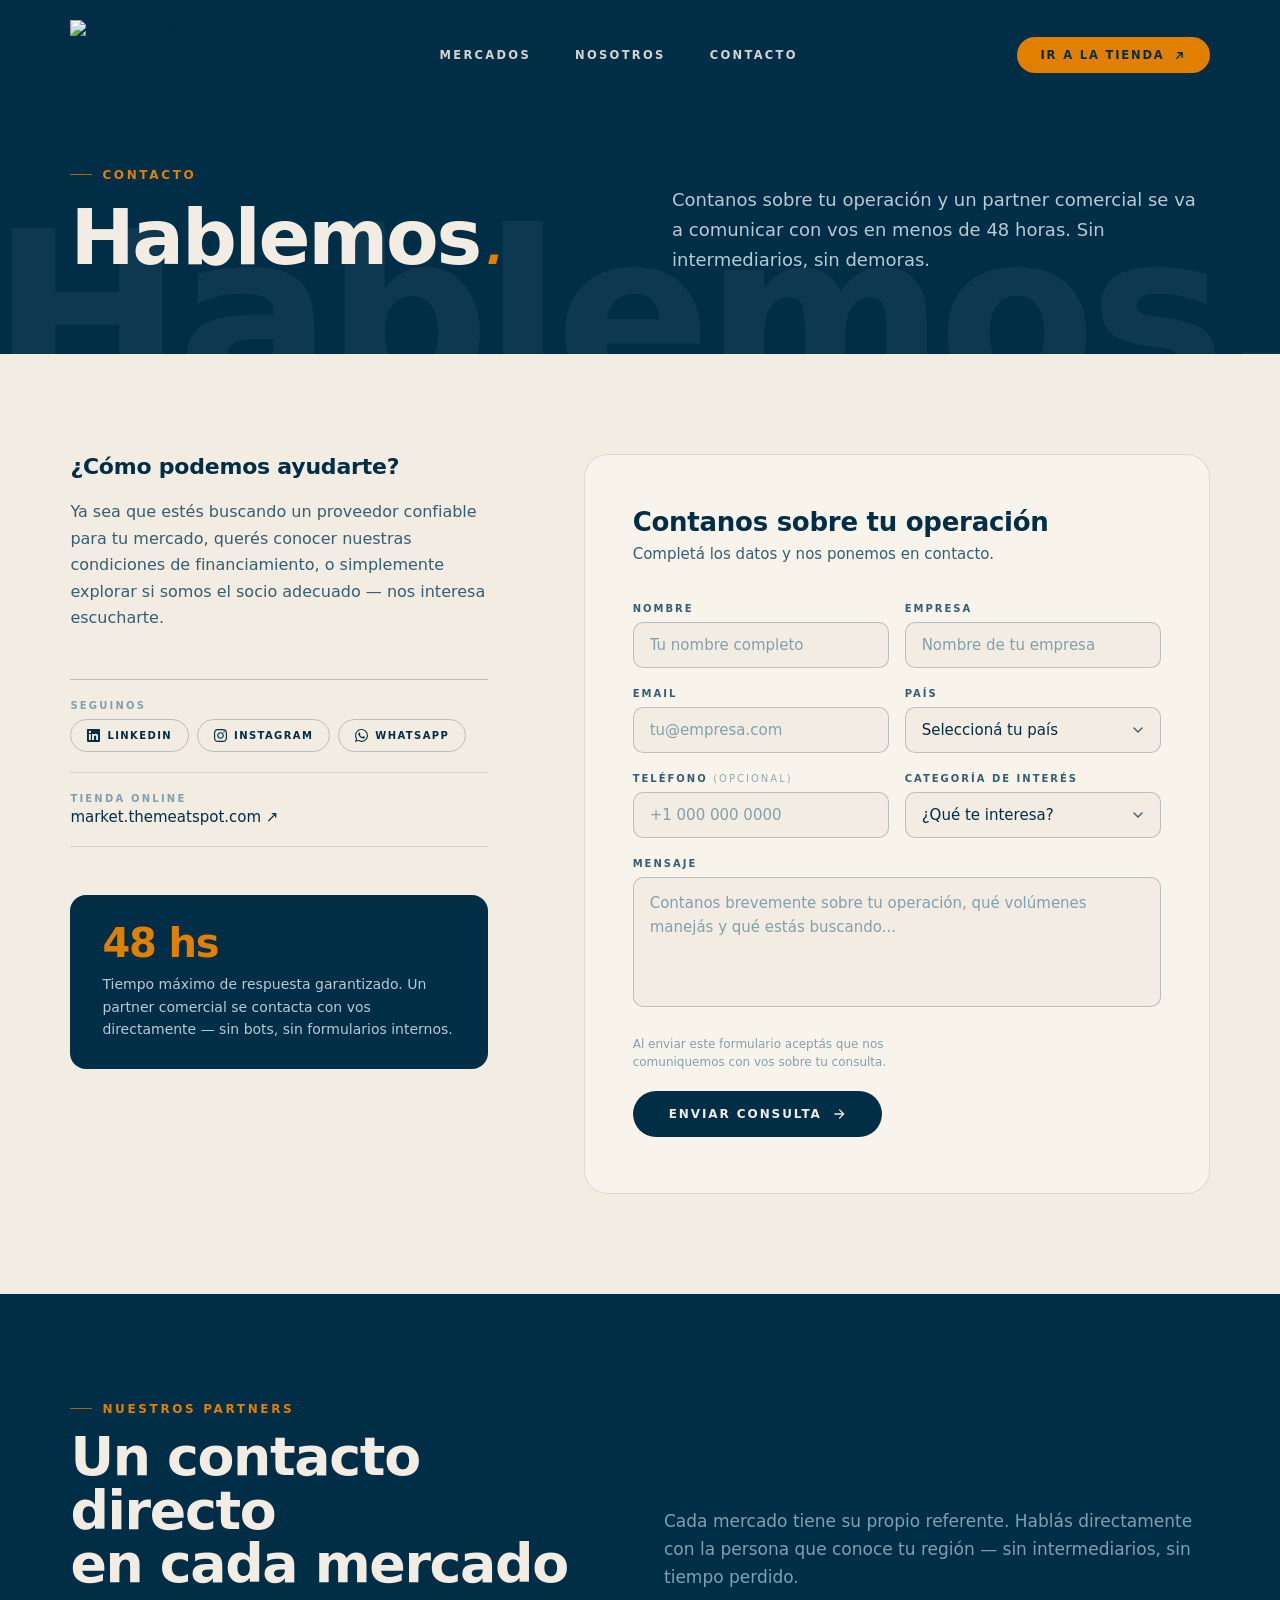
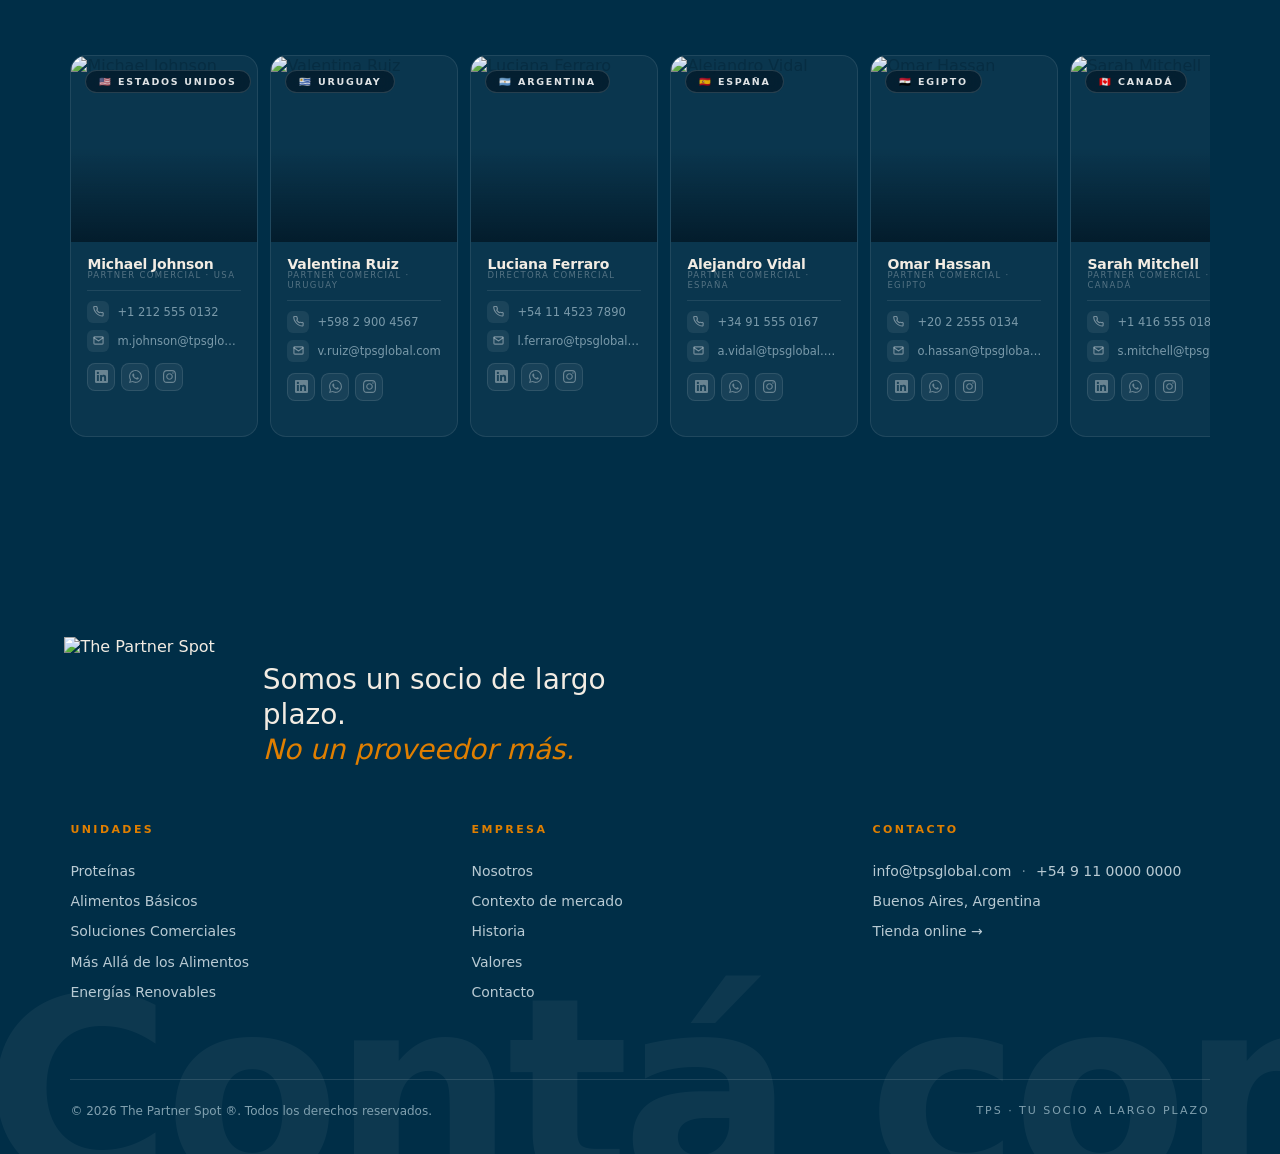
==== contacto-v2.html @ 4f35cf88 "Add files via upload" ====
<!DOCTYPE html>
<html lang="es">
<head>
  <meta charset="UTF-8">
  <meta name="viewport" content="width=device-width, initial-scale=1.0">
  <title>Contacto — The Partner Spot</title>
  <link rel="stylesheet" href="styles-v2.css">
  <style>
    /* ============================================================
       CONTACTO — page-specific styles
       ============================================================ */

    /* ---- Page banner (short hero) ---- */
    .contact-banner {
      background: var(--tps-deep-blue);
      padding: 160px clamp(40px, 5.5vw, 80px) 80px;
      position: relative;
      overflow: hidden;
    }

    .contact-banner-watermark {
      position: absolute;
      right: -20px;
      bottom: -60px;
      font-family: var(--font-display);
      font-weight: 700;
      font-size: clamp(120px, 18vw, 280px);
      line-height: 0.85;
      letter-spacing: -0.03em;
      white-space: nowrap;
      color: var(--tps-hueso);
      opacity: 0.05;
      pointer-events: none;
      user-select: none;
    }

    .contact-banner-inner {
      position: relative;
      display: grid;
      grid-template-columns: 1fr 1fr;
      gap: 64px;
      align-items: end;
    }

    .contact-banner-title {
      font-family: var(--font-display);
      font-weight: 700;
      font-size: clamp(48px, 6vw, 100px);
      line-height: 0.95;
      letter-spacing: -0.03em;
      color: var(--tps-hueso);
      margin: 20px 0 0;
    }

    .contact-banner-title em {
      font-style: italic;
      font-weight: 300;
      color: var(--tps-amber);
    }

    .contact-banner-desc {
      font-family: var(--font-body);
      font-weight: 300;
      font-size: 18px;
      line-height: 1.65;
      color: #B8CAD3;
      margin: 0;
      align-self: end;
    }

    /* ---- Main contact section ---- */
    .contact-main {
      background: var(--tps-hueso);
      padding: 100px clamp(40px, 5.5vw, 80px);
    }

    .contact-grid {
      display: grid;
      grid-template-columns: 1fr 1.5fr;
      gap: 96px;
      align-items: start;
    }

    /* Left: info */
    .contact-info {
      position: sticky;
      top: 100px;
      display: flex;
      flex-direction: column;
      gap: 48px;
    }

    .contact-info-block {
      display: flex;
      flex-direction: column;
      gap: 20px;
    }

    .contact-info-title {
      font-family: var(--font-display);
      font-weight: 600;
      font-size: 22px;
      letter-spacing: -0.01em;
      color: var(--tps-deep-blue);
      margin: 0;
    }

    .contact-info-body {
      font-family: var(--font-body);
      font-weight: 300;
      font-size: 16px;
      line-height: 1.65;
      color: var(--tps-deep-blue-70);
      margin: 0;
    }

    .contact-detail-list {
      display: flex;
      flex-direction: column;
      gap: 0;
      border-top: 1px solid var(--border-strong);
    }

    .contact-detail {
      display: flex;
      flex-direction: column;
      gap: 4px;
      padding: 20px 0;
      border-bottom: 1px solid var(--border);
    }

    .contact-detail-label {
      font-family: var(--font-accent);
      font-weight: 600;
      font-size: 10px;
      letter-spacing: 0.22em;
      text-transform: uppercase;
      color: var(--tps-deep-blue-40);
    }

    .contact-detail-value {
      font-family: var(--font-body);
      font-weight: 400;
      font-size: 15px;
      color: var(--tps-deep-blue);
      text-decoration: none;
      transition: color 180ms ease;
    }

    a.contact-detail-value:hover { color: var(--tps-amber); }

    .contact-promise {
      background: var(--tps-deep-blue);
      border-radius: 16px;
      padding: 28px 32px;
      display: flex;
      flex-direction: column;
      gap: 10px;
    }

    .contact-promise-num {
      font-family: var(--font-display);
      font-weight: 700;
      font-size: 40px;
      line-height: 1;
      letter-spacing: -0.03em;
      color: var(--tps-amber);
    }

    .contact-promise-text {
      font-family: var(--font-body);
      font-weight: 300;
      font-size: 14px;
      line-height: 1.6;
      color: #B8CAD3;
      margin: 0;
    }

    /* Right: form */
    .contact-form-wrap {
      background: var(--tps-hueso-soft);
      border: 1px solid var(--border);
      border-radius: 24px;
      padding: 52px 48px 56px;
    }

    .contact-form-title {
      font-family: var(--font-display);
      font-weight: 600;
      font-size: 26px;
      letter-spacing: -0.01em;
      color: var(--tps-deep-blue);
      margin: 0 0 8px;
    }

    .contact-form-sub {
      font-family: var(--font-body);
      font-weight: 300;
      font-size: 15px;
      color: var(--tps-deep-blue-70);
      margin: 0 0 40px;
    }

    .contact-form {
      display: flex;
      flex-direction: column;
      gap: 20px;
    }

    .form-row {
      display: grid;
      grid-template-columns: 1fr 1fr;
      gap: 16px;
    }

    .form-field {
      display: flex;
      flex-direction: column;
      gap: 8px;
    }

    .form-field.form-field--full {
      grid-column: 1 / -1;
    }

    .form-label {
      font-family: var(--font-accent);
      font-weight: 600;
      font-size: 10px;
      letter-spacing: 0.2em;
      text-transform: uppercase;
      color: var(--tps-deep-blue-70);
    }

    .form-input,
    .form-select,
    .form-textarea {
      font-family: var(--font-body);
      font-size: 15px;
      font-weight: 400;
      color: var(--tps-deep-blue);
      background: var(--tps-hueso);
      border: 1.5px solid var(--border-strong);
      border-radius: 10px;
      padding: 13px 16px;
      outline: none;
      transition: border-color 200ms ease, box-shadow 200ms ease;
      width: 100%;
      appearance: none;
      -webkit-appearance: none;
    }

    .form-input::placeholder,
    .form-textarea::placeholder {
      color: var(--tps-deep-blue-40);
    }

    .form-input:focus,
    .form-select:focus,
    .form-textarea:focus {
      border-color: var(--tps-amber);
      box-shadow: 0 0 0 3px rgba(224,127,0,0.12);
    }

    .form-select {
      background-image: url("data:image/svg+xml,%3Csvg xmlns='http://www.w3.org/2000/svg' width='16' height='16' viewBox='0 0 24 24' fill='none' stroke='%23345E72' stroke-width='2' stroke-linecap='round' stroke-linejoin='round'%3E%3Cpath d='M6 9l6 6 6-6'/%3E%3C/svg%3E");
      background-repeat: no-repeat;
      background-position: right 14px center;
      padding-right: 40px;
      cursor: pointer;
    }

    .form-textarea {
      resize: none;
      min-height: 130px;
      line-height: 1.6;
    }

    .form-submit-row {
      display: flex;
      align-items: center;
      justify-content: space-between;
      gap: 20px;
      padding-top: 8px;
      flex-wrap: wrap;
    }

    .form-disclaimer {
      font-family: var(--font-body);
      font-weight: 300;
      font-size: 12px;
      color: var(--tps-deep-blue-40);
      max-width: 300px;
      line-height: 1.5;
    }

    .btn-submit {
      font-family: var(--font-accent);
      font-weight: 700;
      font-size: 12px;
      letter-spacing: 0.16em;
      text-transform: uppercase;
      color: var(--tps-hueso);
      background: var(--tps-deep-blue);
      border: none;
      padding: 16px 36px;
      border-radius: 999px;
      cursor: pointer;
      display: inline-flex;
      align-items: center;
      gap: 10px;
      transition: background 220ms ease, box-shadow 220ms ease;
      white-space: nowrap;
    }

    .btn-submit:hover {
      background: var(--tps-amber);
      color: var(--tps-deep-blue);
      box-shadow: 0 6px 20px rgba(224,127,0,0.3);
    }

    /* ---- Offices / alternative contact ---- */
    .contact-alt {
      background: var(--tps-hueso-deep);
      padding: 80px clamp(40px, 5.5vw, 80px);
      display: grid;
      grid-template-columns: 1fr 1fr 1fr;
      gap: 2px;
      border-top: 1px solid var(--border-strong);
    }

    .contact-alt-item {
      background: var(--tps-hueso);
      padding: 40px 36px;
      display: flex;
      flex-direction: column;
      gap: 12px;
    }

    .contact-alt-icon {
      width: 40px;
      height: 40px;
      border-radius: 10px;
      background: var(--tps-deep-blue);
      display: flex;
      align-items: center;
      justify-content: center;
      color: var(--tps-hueso);
      flex-shrink: 0;
    }

    .contact-alt-title {
      font-family: var(--font-display);
      font-weight: 600;
      font-size: 18px;
      color: var(--tps-deep-blue);
      margin: 8px 0 0;
    }

    .contact-alt-desc {
      font-family: var(--font-body);
      font-weight: 300;
      font-size: 14px;
      line-height: 1.65;
      color: var(--tps-deep-blue-70);
      margin: 0;
    }

    .contact-alt-link {
      font-family: var(--font-accent);
      font-weight: 600;
      font-size: 11px;
      letter-spacing: 0.16em;
      text-transform: uppercase;
      color: var(--tps-amber);
      text-decoration: none;
      margin-top: 8px;
      display: inline-flex;
      align-items: center;
      gap: 6px;
      transition: gap 180ms ease;
    }

    .contact-alt-link:hover { gap: 10px; }

    /* ---- Team by country ---- */
    .contact-team {
      background: var(--tps-deep-blue);
      padding: 100px clamp(40px, 5.5vw, 80px);
    }

    .contact-team-header {
      display: grid;
      grid-template-columns: 1fr 1fr;
      gap: 48px;
      align-items: end;
      margin-bottom: 64px;
    }

    .contact-team-eyebrow {
      color: var(--tps-amber);
    }

    .contact-team-title {
      font-family: var(--font-display);
      font-weight: 700;
      font-size: clamp(34px, 4.2vw, 66px);
      line-height: 1.0;
      letter-spacing: -0.025em;
      color: var(--tps-hueso);
      margin: 14px 0 0;
    }

    .contact-team-sub {
      font-family: var(--font-body);
      font-weight: 300;
      font-size: 17px;
      line-height: 1.65;
      color: #80A0AF;
      margin: 0;
      align-self: end;
    }

    .contact-team-grid {
      display: flex;
      gap: 12px;
      overflow-x: auto;
      scrollbar-width: none;
      padding-bottom: 12px;
      -webkit-overflow-scrolling: touch;
      scroll-snap-type: x mandatory;
    }
    .contact-team-grid::-webkit-scrollbar { display: none; }

    .team-card {
      flex: 0 0 188px;
      scroll-snap-align: start;
      background: rgba(255,255,255,0.04);
      border: 1px solid rgba(255,255,255,0.09);
      border-radius: 16px;
      overflow: hidden;
      transition: transform 280ms ease, box-shadow 280ms ease, border-color 280ms ease;
    }

    .team-card:hover {
      transform: translateY(-5px);
      box-shadow: 0 24px 48px rgba(0,0,0,0.25);
      border-color: rgba(255,255,255,0.18);
    }

    .team-card-photo-wrap {
      position: relative;
      aspect-ratio: 1;
      overflow: hidden;
    }

    .team-card-photo {
      width: 100%;
      height: 100%;
      object-fit: cover;
      object-position: center top;
      display: block;
      transition: transform 520ms cubic-bezier(0.22,1,0.36,1);
      filter: grayscale(15%);
    }

    .team-card:hover .team-card-photo {
      transform: scale(1.05);
    }

    .team-card-photo-gradient {
      position: absolute;
      bottom: 0;
      left: 0;
      right: 0;
      height: 50%;
      background: linear-gradient(to bottom, transparent, rgba(0,18,30,0.7));
    }

    .team-card-country-badge {
      position: absolute;
      top: 14px;
      left: 14px;
      background: rgba(0,18,30,0.6);
      backdrop-filter: blur(10px);
      -webkit-backdrop-filter: blur(10px);
      border: 1px solid rgba(255,255,255,0.14);
      border-radius: 999px;
      padding: 5px 13px;
      font-family: var(--font-accent);
      font-weight: 600;
      font-size: 9.5px;
      letter-spacing: 0.18em;
      text-transform: uppercase;
      color: rgba(255,255,255,0.88);
    }

    .team-card-body {
      padding: 14px 16px 18px;
      display: flex;
      flex-direction: column;
      gap: 10px;
    }

    .team-card-name {
      font-family: var(--font-display);
      font-weight: 600;
      font-size: 14px;
      letter-spacing: -0.01em;
      color: var(--tps-hueso);
      margin: 0;
      line-height: 1.25;
    }

    .team-card-role {
      font-family: var(--font-accent);
      font-size: 8.5px;
      letter-spacing: 0.16em;
      text-transform: uppercase;
      color: rgba(255,255,255,0.3);
      margin-top: -4px;
    }

    .team-card-contacts {
      display: flex;
      flex-direction: column;
      gap: 7px;
      padding-top: 10px;
      border-top: 1px solid rgba(255,255,255,0.09);
    }

    .team-card-contact-item {
      display: flex;
      align-items: center;
      gap: 8px;
      font-family: var(--font-body);
      font-size: 11.5px;
      color: #7A9AAA;
      text-decoration: none;
      transition: color 180ms ease;
      min-width: 0;
    }

    .team-card-contact-item:hover { color: var(--tps-hueso); }

    .team-card-contact-item span {
      white-space: nowrap;
      overflow: hidden;
      text-overflow: ellipsis;
    }

    .team-contact-icon {
      width: 22px;
      height: 22px;
      border-radius: 6px;
      background: rgba(255,255,255,0.07);
      display: flex;
      align-items: center;
      justify-content: center;
      flex-shrink: 0;
      color: rgba(255,255,255,0.4);
    }

    .team-card-socials {
      display: flex;
      gap: 6px;
      padding-top: 4px;
    }

    .team-social-btn {
      width: 28px;
      height: 28px;
      border-radius: 8px;
      background: rgba(255,255,255,0.06);
      border: 1px solid rgba(255,255,255,0.1);
      display: flex;
      align-items: center;
      justify-content: center;
      color: rgba(255,255,255,0.35);
      text-decoration: none;
      transition: background 180ms ease, color 180ms ease, border-color 180ms ease;
    }

    .team-social-btn:hover {
      background: var(--tps-amber);
      color: var(--tps-deep-blue);
      border-color: transparent;
    }

    /* ============================================================
       RESPONSIVE — MOBILE
       ============================================================ */
    @media (max-width: 640px) {
      .contact-team { padding: 72px 20px; }
      .contact-team-header { grid-template-columns: 1fr; gap: 20px; margin-bottom: 40px; }
      .team-card { flex: 0 0 160px; }
    }

    @media (max-width: 900px) and (min-width: 641px) {
      .contact-team-header { grid-template-columns: 1fr; gap: 20px; }
    }

    @media (max-width: 640px) {
      .contact-banner {
        padding: 130px 20px 60px;
      }

      .contact-banner-inner {
        grid-template-columns: 1fr;
        gap: 24px;
      }

      .contact-main { padding: 72px 20px; }

      .contact-grid {
        grid-template-columns: 1fr;
        gap: 56px;
      }

      .contact-info { position: static; gap: 36px; }

      .contact-form-wrap {
        padding: 32px 24px 40px;
        border-radius: 16px;
      }

      .form-row { grid-template-columns: 1fr; }

      .form-submit-row { flex-direction: column; align-items: stretch; }

      .btn-submit { justify-content: center; }

      .form-disclaimer { max-width: 100%; }

      .contact-alt {
        grid-template-columns: 1fr;
        gap: 2px;
        padding: 0 20px 64px;
      }
    }

    @media (max-width: 900px) and (min-width: 641px) {
      .contact-alt { grid-template-columns: 1fr 1fr; }
      .contact-alt-item:last-child { grid-column: 1 / -1; }
    }

    /* Social pills in contact info */
    .contact-social-row {
      display: flex;
      gap: 8px;
      flex-wrap: wrap;
      margin-top: 4px;
    }

    .contact-social-pill {
      display: inline-flex;
      align-items: center;
      gap: 7px;
      font-family: var(--font-accent);
      font-weight: 600;
      font-size: 10px;
      letter-spacing: 0.14em;
      text-transform: uppercase;
      color: var(--tps-deep-blue);
      background: transparent;
      border: 1.5px solid var(--border-strong);
      padding: 9px 16px;
      border-radius: 999px;
      text-decoration: none;
      transition: background 180ms ease, border-color 180ms ease, color 180ms ease;
    }

    .contact-social-pill:hover {
      background: var(--tps-deep-blue);
      color: var(--tps-hueso);
      border-color: var(--tps-deep-blue);
    }
  </style>
</head>
<body>

  <!-- ======================================================
       HEADER
       ====================================================== -->
  <header class="site-header scrolled" id="site-header">
    <div class="header-inner">

      <a href="index-v2.html" class="header-logo" style="opacity:1;pointer-events:auto;transform:none">
        <img src="assets/logo-deep-blue-bg.png" alt="The Partner Spot">
      </a>

      <nav class="header-nav">
        <a href="mercados-v3.html" class="nav-link">Mercados</a>
        <a href="nosotros-v2.html" class="nav-link">Nosotros</a>
        <a href="#" class="nav-link" style="opacity:1;font-weight:600">Contacto</a>
      </nav>

      <div class="header-actions">
        <a href="https://market.themeatspot.com/" target="_blank" rel="noopener" class="btn-tienda">
          IR A LA TIENDA
          <svg width="13" height="13" viewBox="0 0 24 24" fill="none" stroke="currentColor" stroke-width="2.5" stroke-linecap="round" stroke-linejoin="round">
            <path d="M7 17 17 7M9 7h8v8"/>
          </svg>
        </a>
        <button class="nav-toggle" aria-label="Menú" aria-expanded="false">
          <span></span><span></span><span></span>
        </button>
      </div>

    </div>
  </header>

  <!-- Mobile nav drawer -->
  <div class="mobile-nav" id="mobile-nav">
    <a href="mercados-v3.html" class="mobile-nav-link">Mercados</a>
    <a href="nosotros-v2.html" class="mobile-nav-link">Nosotros</a>
    <a href="#" class="mobile-nav-link">Contacto</a>
    <a href="https://market.themeatspot.com/" target="_blank" rel="noopener" class="mobile-nav-cta">Ir a la tienda →</a>
  </div>

  <!-- ======================================================
       BANNER
       ====================================================== -->
  <div class="contact-banner">
    <div aria-hidden class="contact-banner-watermark">Hablemos.</div>
    <div class="contact-banner-inner">
      <div>
        <div class="eyebrow" style="color:var(--tps-amber)">Contacto</div>
        <h1 class="contact-banner-title">
          Hablemos<em>.</em>
        </h1>
      </div>
      <p class="contact-banner-desc">
        Contanos sobre tu operación y un partner comercial se va a comunicar con vos en menos de 48 horas. Sin intermediarios, sin demoras.
      </p>
    </div>
  </div>

  <!-- ======================================================
       MAIN CONTACT
       ====================================================== -->
  <section class="contact-main">
    <div class="contact-grid">

      <!-- Info izquierda -->
      <div class="contact-info">

        <div class="contact-info-block reveal">
          <h2 class="contact-info-title">¿Cómo podemos ayudarte?</h2>
          <p class="contact-info-body">
            Ya sea que estés buscando un proveedor confiable para tu mercado, querés conocer nuestras condiciones de financiamiento, o simplemente explorar si somos el socio adecuado — nos interesa escucharte.
          </p>
        </div>

        <div class="contact-detail-list reveal" style="--reveal-delay:80ms">
          <div class="contact-detail">
            <span class="contact-detail-label">Seguinos</span>
            <div class="contact-social-row">
              <a href="#" class="contact-social-pill" aria-label="LinkedIn">
                <svg width="13" height="13" viewBox="0 0 24 24" fill="currentColor"><path d="M20.447 20.452h-3.554v-5.569c0-1.328-.027-3.037-1.852-3.037-1.853 0-2.136 1.445-2.136 2.939v5.667H9.351V9h3.414v1.561h.046c.477-.9 1.637-1.85 3.37-1.85 3.601 0 4.267 2.37 4.267 5.455v6.286zM5.337 7.433c-1.144 0-2.063-.926-2.063-2.065 0-1.138.92-2.063 2.063-2.063 1.14 0 2.064.925 2.064 2.063 0 1.139-.925 2.065-2.064 2.065zm1.782 13.019H3.555V9h3.564v11.452zM22.225 0H1.771C.792 0 0 .774 0 1.729v20.542C0 23.227.792 24 1.771 24h20.451C23.2 24 24 23.227 24 22.271V1.729C24 .774 23.2 0 22.222 0h.003z"/></svg>
                LinkedIn
              </a>
              <a href="#" class="contact-social-pill" aria-label="Instagram">
                <svg width="13" height="13" viewBox="0 0 24 24" fill="currentColor"><path d="M12 2.163c3.204 0 3.584.012 4.85.07 3.252.148 4.771 1.691 4.919 4.919.058 1.265.069 1.645.069 4.849 0 3.205-.012 3.584-.069 4.849-.149 3.225-1.664 4.771-4.919 4.919-1.266.058-1.644.07-4.85.07-3.204 0-3.584-.012-4.849-.07-3.26-.149-4.771-1.699-4.919-4.92-.058-1.265-.07-1.644-.07-4.849 0-3.204.013-3.583.07-4.849.149-3.227 1.664-4.771 4.919-4.919 1.266-.057 1.645-.069 4.849-.069zm0-2.163c-3.259 0-3.667.014-4.947.072-4.358.2-6.78 2.618-6.98 6.98-.059 1.281-.073 1.689-.073 4.948 0 3.259.014 3.668.072 4.948.2 4.358 2.618 6.78 6.98 6.98 1.281.058 1.689.072 4.948.072 3.259 0 3.668-.014 4.948-.072 4.354-.2 6.782-2.618 6.979-6.98.059-1.28.073-1.689.073-4.948 0-3.259-.014-3.667-.072-4.947-.196-4.354-2.617-6.78-6.979-6.98-1.281-.059-1.69-.073-4.949-.073zm0 5.838c-3.403 0-6.162 2.759-6.162 6.162s2.759 6.163 6.162 6.163 6.162-2.759 6.162-6.163c0-3.403-2.759-6.162-6.162-6.162zm0 10.162c-2.209 0-4-1.79-4-4 0-2.209 1.791-4 4-4s4 1.791 4 4c0 2.21-1.791 4-4 4zm6.406-11.845c-.796 0-1.441.645-1.441 1.44s.645 1.44 1.441 1.44c.795 0 1.439-.645 1.439-1.44s-.644-1.44-1.439-1.44z"/></svg>
                Instagram
              </a>
              <a href="#" class="contact-social-pill" aria-label="WhatsApp">
                <svg width="13" height="13" viewBox="0 0 24 24" fill="currentColor"><path d="M17.472 14.382c-.297-.149-1.758-.867-2.03-.967-.273-.099-.471-.148-.67.15-.197.297-.767.966-.94 1.164-.173.199-.347.223-.644.075-.297-.15-1.255-.463-2.39-1.475-.883-.788-1.48-1.761-1.653-2.059-.173-.297-.018-.458.13-.606.134-.133.298-.347.446-.52.149-.174.198-.298.298-.497.099-.198.05-.371-.025-.52-.075-.149-.669-1.612-.916-2.207-.242-.579-.487-.5-.669-.51-.173-.008-.371-.01-.57-.01-.198 0-.52.074-.792.372-.272.297-1.04 1.016-1.04 2.479 0 1.462 1.065 2.875 1.213 3.074.149.198 2.096 3.2 5.077 4.487.709.306 1.262.489 1.694.625.712.227 1.36.195 1.871.118.571-.085 1.758-.719 2.006-1.413.248-.694.248-1.289.173-1.413-.074-.124-.272-.198-.57-.347m-5.421 7.403h-.004a9.87 9.87 0 01-5.031-1.378l-.361-.214-3.741.982.998-3.648-.235-.374a9.86 9.86 0 01-1.51-5.26c.001-5.45 4.436-9.884 9.888-9.884 2.64 0 5.122 1.03 6.988 2.898a9.825 9.825 0 012.893 6.994c-.003 5.45-4.437 9.884-9.885 9.884m8.413-18.297A11.815 11.815 0 0012.05 0C5.495 0 .16 5.335.157 11.892c0 2.096.547 4.142 1.588 5.945L.057 24l6.305-1.654a11.882 11.882 0 005.683 1.448h.005c6.554 0 11.89-5.335 11.893-11.893a11.821 11.821 0 00-3.48-8.413z"/></svg>
                WhatsApp
              </a>
            </div>
          </div>
          <div class="contact-detail">
            <span class="contact-detail-label">Tienda online</span>
            <a href="https://market.themeatspot.com/" target="_blank" rel="noopener" class="contact-detail-value">market.themeatspot.com ↗</a>
          </div>
        </div>

        <div class="contact-promise reveal" style="--reveal-delay:140ms">
          <div class="contact-promise-num">48 hs</div>
          <p class="contact-promise-text">Tiempo máximo de respuesta garantizado. Un partner comercial se contacta con vos directamente — sin bots, sin formularios internos.</p>
        </div>

      </div>

      <!-- Formulario derecha -->
      <div class="contact-form-wrap reveal" style="--reveal-delay:60ms">
        <h3 class="contact-form-title">Contanos sobre tu operación</h3>
        <p class="contact-form-sub">Completá los datos y nos ponemos en contacto.</p>

        <form class="contact-form" onsubmit="return false;">

          <div class="form-row">
            <div class="form-field">
              <label class="form-label" for="nombre">Nombre</label>
              <input class="form-input" type="text" id="nombre" placeholder="Tu nombre completo">
            </div>
            <div class="form-field">
              <label class="form-label" for="empresa">Empresa</label>
              <input class="form-input" type="text" id="empresa" placeholder="Nombre de tu empresa">
            </div>
          </div>

          <div class="form-row">
            <div class="form-field">
              <label class="form-label" for="email">Email</label>
              <input class="form-input" type="email" id="email" placeholder="tu@empresa.com">
            </div>
            <div class="form-field">
              <label class="form-label" for="pais">País</label>
              <select class="form-select" id="pais">
                <option value="" disabled selected>Seleccioná tu país</option>
                <option>Estados Unidos</option>
                <option>Uruguay</option>
                <option>Argentina</option>
                <option>España</option>
                <option>Egipto</option>
                <option>Canadá</option>
                <option>Cuba</option>
                <option>Rusia</option>
                <option>Sudáfrica</option>
                <option>Otro</option>
              </select>
            </div>
          </div>

          <div class="form-row">
            <div class="form-field">
              <label class="form-label" for="telefono">Teléfono <span style="opacity:.5;font-weight:400">(opcional)</span></label>
              <input class="form-input" type="tel" id="telefono" placeholder="+1 000 000 0000">
            </div>
            <div class="form-field">
              <label class="form-label" for="categoria">Categoría de interés</label>
              <select class="form-select" id="categoria">
                <option value="" disabled selected>¿Qué te interesa?</option>
                <option>Proteínas</option>
                <option>Alimentos Básicos</option>
                <option>Soluciones Comerciales</option>
                <option>Más Allá de los Alimentos</option>
                <option>Energías Renovables</option>
                <option>Múltiples categorías</option>
              </select>
            </div>
          </div>

          <div class="form-field">
            <label class="form-label" for="mensaje">Mensaje</label>
            <textarea class="form-textarea" id="mensaje" placeholder="Contanos brevemente sobre tu operación, qué volúmenes manejás y qué estás buscando..."></textarea>
          </div>

          <div class="form-submit-row">
            <p class="form-disclaimer">Al enviar este formulario aceptás que nos comuniquemos con vos sobre tu consulta.</p>
            <button type="submit" class="btn-submit">
              Enviar consulta
              <svg width="14" height="14" viewBox="0 0 24 24" fill="none" stroke="currentColor" stroke-width="2.2" stroke-linecap="round" stroke-linejoin="round">
                <path d="M5 12h14M13 5l7 7-7 7"/>
              </svg>
            </button>
          </div>

        </form>
      </div>

    </div>
  </section>

  <!-- ======================================================
       EQUIPO POR PAÍS
       ====================================================== -->
  <section class="contact-team">

    <div class="contact-team-header">
      <div>
        <div class="eyebrow contact-team-eyebrow">Nuestros partners</div>
        <h2 class="contact-team-title">Un contacto directo<br>en cada mercado</h2>
      </div>
      <p class="contact-team-sub">
        Cada mercado tiene su propio referente. Hablás directamente con la persona que conoce tu región — sin intermediarios, sin tiempo perdido.
      </p>
    </div>

    <div class="contact-team-grid">

      <!-- Estados Unidos -->
      <div class="team-card reveal">
        <div class="team-card-photo-wrap">
          <img class="team-card-photo" loading="lazy"
            src="https://images.unsplash.com/photo-1472099645785-5658abf4ff4e?w=400&h=400&fit=crop&crop=faces&q=80"
            alt="Michael Johnson">
          <div class="team-card-photo-gradient"></div>
          <span class="team-card-country-badge">🇺🇸 Estados Unidos</span>
        </div>
        <div class="team-card-body">
          <div>
            <h3 class="team-card-name">Michael Johnson</h3>
            <div class="team-card-role">Partner comercial · USA</div>
          </div>
          <div class="team-card-contacts">
            <a class="team-card-contact-item" href="tel:+12125550132">
              <span class="team-contact-icon"><svg width="11" height="11" viewBox="0 0 24 24" fill="none" stroke="currentColor" stroke-width="2.5" stroke-linecap="round" stroke-linejoin="round"><path d="M22 16.92v3a2 2 0 0 1-2.18 2 19.79 19.79 0 0 1-8.63-3.07A19.5 19.5 0 0 1 4.69 12a19.79 19.79 0 0 1-3.07-8.67A2 2 0 0 1 3.77 1h3a2 2 0 0 1 2 1.72c.127.96.361 1.903.7 2.81a2 2 0 0 1-.45 2.11L8.09 8.91a16 16 0 0 0 5.61 5.61l.38-.38a2 2 0 0 1 2.11-.45c.907.339 1.85.573 2.81.7A2 2 0 0 1 22 16.92z"/></svg></span>
              <span>+1 212 555 0132</span>
            </a>
            <a class="team-card-contact-item" href="mailto:m.johnson@tpsglobal.com">
              <span class="team-contact-icon"><svg width="11" height="11" viewBox="0 0 24 24" fill="none" stroke="currentColor" stroke-width="2.5" stroke-linecap="round" stroke-linejoin="round"><path d="M4 4h16c1.1 0 2 .9 2 2v12c0 1.1-.9 2-2 2H4c-1.1 0-2-.9-2-2V6c0-1.1.9-2 2-2z"/><polyline points="22,6 12,13 2,6"/></svg></span>
              <span>m.johnson@tpsglobal.com</span>
            </a>
            <div class="team-card-socials">
              <a class="team-social-btn" href="#" aria-label="LinkedIn" title="LinkedIn">
                <svg width="13" height="13" viewBox="0 0 24 24" fill="currentColor"><path d="M20.447 20.452h-3.554v-5.569c0-1.328-.027-3.037-1.852-3.037-1.853 0-2.136 1.445-2.136 2.939v5.667H9.351V9h3.414v1.561h.046c.477-.9 1.637-1.85 3.37-1.85 3.601 0 4.267 2.37 4.267 5.455v6.286zM5.337 7.433c-1.144 0-2.063-.926-2.063-2.065 0-1.138.92-2.063 2.063-2.063 1.14 0 2.064.925 2.064 2.063 0 1.139-.925 2.065-2.064 2.065zm1.782 13.019H3.555V9h3.564v11.452zM22.225 0H1.771C.792 0 0 .774 0 1.729v20.542C0 23.227.792 24 1.771 24h20.451C23.2 24 24 23.227 24 22.271V1.729C24 .774 23.2 0 22.222 0h.003z"/></svg>
              </a>
              <a class="team-social-btn" href="#" aria-label="WhatsApp" title="WhatsApp">
                <svg width="13" height="13" viewBox="0 0 24 24" fill="currentColor"><path d="M17.472 14.382c-.297-.149-1.758-.867-2.03-.967-.273-.099-.471-.148-.67.15-.197.297-.767.966-.94 1.164-.173.199-.347.223-.644.075-.297-.15-1.255-.463-2.39-1.475-.883-.788-1.48-1.761-1.653-2.059-.173-.297-.018-.458.13-.606.134-.133.298-.347.446-.52.149-.174.198-.298.298-.497.099-.198.05-.371-.025-.52-.075-.149-.669-1.612-.916-2.207-.242-.579-.487-.5-.669-.51-.173-.008-.371-.01-.57-.01-.198 0-.52.074-.792.372-.272.297-1.04 1.016-1.04 2.479 0 1.462 1.065 2.875 1.213 3.074.149.198 2.096 3.2 5.077 4.487.709.306 1.262.489 1.694.625.712.227 1.36.195 1.871.118.571-.085 1.758-.719 2.006-1.413.248-.694.248-1.289.173-1.413-.074-.124-.272-.198-.57-.347m-5.421 7.403h-.004a9.87 9.87 0 01-5.031-1.378l-.361-.214-3.741.982.998-3.648-.235-.374a9.86 9.86 0 01-1.51-5.26c.001-5.45 4.436-9.884 9.888-9.884 2.64 0 5.122 1.03 6.988 2.898a9.825 9.825 0 012.893 6.994c-.003 5.45-4.437 9.884-9.885 9.884m8.413-18.297A11.815 11.815 0 0012.05 0C5.495 0 .16 5.335.157 11.892c0 2.096.547 4.142 1.588 5.945L.057 24l6.305-1.654a11.882 11.882 0 005.683 1.448h.005c6.554 0 11.89-5.335 11.893-11.893a11.821 11.821 0 00-3.48-8.413z"/></svg>
              </a>
              <a class="team-social-btn" href="#" aria-label="Instagram" title="Instagram">
                <svg width="13" height="13" viewBox="0 0 24 24" fill="currentColor"><path d="M12 2.163c3.204 0 3.584.012 4.85.07 3.252.148 4.771 1.691 4.919 4.919.058 1.265.069 1.645.069 4.849 0 3.205-.012 3.584-.069 4.849-.149 3.225-1.664 4.771-4.919 4.919-1.266.058-1.644.07-4.85.07-3.204 0-3.584-.012-4.849-.07-3.26-.149-4.771-1.699-4.919-4.92-.058-1.265-.07-1.644-.07-4.849 0-3.204.013-3.583.07-4.849.149-3.227 1.664-4.771 4.919-4.919 1.266-.057 1.645-.069 4.849-.069zm0-2.163c-3.259 0-3.667.014-4.947.072-4.358.2-6.78 2.618-6.98 6.98-.059 1.281-.073 1.689-.073 4.948 0 3.259.014 3.668.072 4.948.2 4.358 2.618 6.78 6.98 6.98 1.281.058 1.689.072 4.948.072 3.259 0 3.668-.014 4.948-.072 4.354-.2 6.782-2.618 6.979-6.98.059-1.28.073-1.689.073-4.948 0-3.259-.014-3.667-.072-4.947-.196-4.354-2.617-6.78-6.979-6.98-1.281-.059-1.69-.073-4.949-.073zm0 5.838c-3.403 0-6.162 2.759-6.162 6.162s2.759 6.163 6.162 6.163 6.162-2.759 6.162-6.163c0-3.403-2.759-6.162-6.162-6.162zm0 10.162c-2.209 0-4-1.79-4-4 0-2.209 1.791-4 4-4s4 1.791 4 4c0 2.21-1.791 4-4 4zm6.406-11.845c-.796 0-1.441.645-1.441 1.44s.645 1.44 1.441 1.44c.795 0 1.439-.645 1.439-1.44s-.644-1.44-1.439-1.44z"/></svg>
              </a>
            </div>
          </div>
        </div>
      </div>

      <!-- Uruguay -->
      <div class="team-card reveal" style="--reveal-delay:60ms">
        <div class="team-card-photo-wrap">
          <img class="team-card-photo" loading="lazy"
            src="https://images.unsplash.com/photo-1573497019940-1c28c88b4f3e?w=400&h=400&fit=crop&crop=faces&q=80"
            alt="Valentina Ruiz">
          <div class="team-card-photo-gradient"></div>
          <span class="team-card-country-badge">🇺🇾 Uruguay</span>
        </div>
        <div class="team-card-body">
          <div>
            <h3 class="team-card-name">Valentina Ruiz</h3>
            <div class="team-card-role">Partner comercial · Uruguay</div>
          </div>
          <div class="team-card-contacts">
            <a class="team-card-contact-item" href="tel:+59829004567">
              <span class="team-contact-icon"><svg width="11" height="11" viewBox="0 0 24 24" fill="none" stroke="currentColor" stroke-width="2.5" stroke-linecap="round" stroke-linejoin="round"><path d="M22 16.92v3a2 2 0 0 1-2.18 2 19.79 19.79 0 0 1-8.63-3.07A19.5 19.5 0 0 1 4.69 12a19.79 19.79 0 0 1-3.07-8.67A2 2 0 0 1 3.77 1h3a2 2 0 0 1 2 1.72c.127.96.361 1.903.7 2.81a2 2 0 0 1-.45 2.11L8.09 8.91a16 16 0 0 0 5.61 5.61l.38-.38a2 2 0 0 1 2.11-.45c.907.339 1.85.573 2.81.7A2 2 0 0 1 22 16.92z"/></svg></span>
              <span>+598 2 900 4567</span>
            </a>
            <a class="team-card-contact-item" href="mailto:v.ruiz@tpsglobal.com">
              <span class="team-contact-icon"><svg width="11" height="11" viewBox="0 0 24 24" fill="none" stroke="currentColor" stroke-width="2.5" stroke-linecap="round" stroke-linejoin="round"><path d="M4 4h16c1.1 0 2 .9 2 2v12c0 1.1-.9 2-2 2H4c-1.1 0-2-.9-2-2V6c0-1.1.9-2 2-2z"/><polyline points="22,6 12,13 2,6"/></svg></span>
              <span>v.ruiz@tpsglobal.com</span>
            </a>
            <div class="team-card-socials">
              <a class="team-social-btn" href="#" aria-label="LinkedIn"><svg width="13" height="13" viewBox="0 0 24 24" fill="currentColor"><path d="M20.447 20.452h-3.554v-5.569c0-1.328-.027-3.037-1.852-3.037-1.853 0-2.136 1.445-2.136 2.939v5.667H9.351V9h3.414v1.561h.046c.477-.9 1.637-1.85 3.37-1.85 3.601 0 4.267 2.37 4.267 5.455v6.286zM5.337 7.433c-1.144 0-2.063-.926-2.063-2.065 0-1.138.92-2.063 2.063-2.063 1.14 0 2.064.925 2.064 2.063 0 1.139-.925 2.065-2.064 2.065zm1.782 13.019H3.555V9h3.564v11.452zM22.225 0H1.771C.792 0 0 .774 0 1.729v20.542C0 23.227.792 24 1.771 24h20.451C23.2 24 24 23.227 24 22.271V1.729C24 .774 23.2 0 22.222 0h.003z"/></svg></a>
              <a class="team-social-btn" href="#" aria-label="WhatsApp"><svg width="13" height="13" viewBox="0 0 24 24" fill="currentColor"><path d="M17.472 14.382c-.297-.149-1.758-.867-2.03-.967-.273-.099-.471-.148-.67.15-.197.297-.767.966-.94 1.164-.173.199-.347.223-.644.075-.297-.15-1.255-.463-2.39-1.475-.883-.788-1.48-1.761-1.653-2.059-.173-.297-.018-.458.13-.606.134-.133.298-.347.446-.52.149-.174.198-.298.298-.497.099-.198.05-.371-.025-.52-.075-.149-.669-1.612-.916-2.207-.242-.579-.487-.5-.669-.51-.173-.008-.371-.01-.57-.01-.198 0-.52.074-.792.372-.272.297-1.04 1.016-1.04 2.479 0 1.462 1.065 2.875 1.213 3.074.149.198 2.096 3.2 5.077 4.487.709.306 1.262.489 1.694.625.712.227 1.36.195 1.871.118.571-.085 1.758-.719 2.006-1.413.248-.694.248-1.289.173-1.413-.074-.124-.272-.198-.57-.347m-5.421 7.403h-.004a9.87 9.87 0 01-5.031-1.378l-.361-.214-3.741.982.998-3.648-.235-.374a9.86 9.86 0 01-1.51-5.26c.001-5.45 4.436-9.884 9.888-9.884 2.64 0 5.122 1.03 6.988 2.898a9.825 9.825 0 012.893 6.994c-.003 5.45-4.437 9.884-9.885 9.884m8.413-18.297A11.815 11.815 0 0012.05 0C5.495 0 .16 5.335.157 11.892c0 2.096.547 4.142 1.588 5.945L.057 24l6.305-1.654a11.882 11.882 0 005.683 1.448h.005c6.554 0 11.89-5.335 11.893-11.893a11.821 11.821 0 00-3.48-8.413z"/></svg></a>
              <a class="team-social-btn" href="#" aria-label="Instagram"><svg width="13" height="13" viewBox="0 0 24 24" fill="currentColor"><path d="M12 2.163c3.204 0 3.584.012 4.85.07 3.252.148 4.771 1.691 4.919 4.919.058 1.265.069 1.645.069 4.849 0 3.205-.012 3.584-.069 4.849-.149 3.225-1.664 4.771-4.919 4.919-1.266.058-1.644.07-4.85.07-3.204 0-3.584-.012-4.849-.07-3.26-.149-4.771-1.699-4.919-4.92-.058-1.265-.07-1.644-.07-4.849 0-3.204.013-3.583.07-4.849.149-3.227 1.664-4.771 4.919-4.919 1.266-.057 1.645-.069 4.849-.069zm0-2.163c-3.259 0-3.667.014-4.947.072-4.358.2-6.78 2.618-6.98 6.98-.059 1.281-.073 1.689-.073 4.948 0 3.259.014 3.668.072 4.948.2 4.358 2.618 6.78 6.98 6.98 1.281.058 1.689.072 4.948.072 3.259 0 3.668-.014 4.948-.072 4.354-.2 6.782-2.618 6.979-6.98.059-1.28.073-1.689.073-4.948 0-3.259-.014-3.667-.072-4.947-.196-4.354-2.617-6.78-6.979-6.98-1.281-.059-1.69-.073-4.949-.073zm0 5.838c-3.403 0-6.162 2.759-6.162 6.162s2.759 6.163 6.162 6.163 6.162-2.759 6.162-6.163c0-3.403-2.759-6.162-6.162-6.162zm0 10.162c-2.209 0-4-1.79-4-4 0-2.209 1.791-4 4-4s4 1.791 4 4c0 2.21-1.791 4-4 4zm6.406-11.845c-.796 0-1.441.645-1.441 1.44s.645 1.44 1.441 1.44c.795 0 1.439-.645 1.439-1.44s-.644-1.44-1.439-1.44z"/></svg></a>
            </div>
          </div>
        </div>
      </div>

      <!-- Argentina -->
      <div class="team-card reveal" style="--reveal-delay:120ms">
        <div class="team-card-photo-wrap">
          <img class="team-card-photo" loading="lazy"
            src="https://images.unsplash.com/photo-1494790108377-be9c29b29330?w=400&h=400&fit=crop&crop=faces&q=80"
            alt="Luciana Ferraro">
          <div class="team-card-photo-gradient"></div>
          <span class="team-card-country-badge">🇦🇷 Argentina</span>
        </div>
        <div class="team-card-body">
          <div>
            <h3 class="team-card-name">Luciana Ferraro</h3>
            <div class="team-card-role">Directora comercial</div>
          </div>
          <div class="team-card-contacts">
            <a class="team-card-contact-item" href="tel:+541145237890">
              <span class="team-contact-icon"><svg width="11" height="11" viewBox="0 0 24 24" fill="none" stroke="currentColor" stroke-width="2.5" stroke-linecap="round" stroke-linejoin="round"><path d="M22 16.92v3a2 2 0 0 1-2.18 2 19.79 19.79 0 0 1-8.63-3.07A19.5 19.5 0 0 1 4.69 12a19.79 19.79 0 0 1-3.07-8.67A2 2 0 0 1 3.77 1h3a2 2 0 0 1 2 1.72c.127.96.361 1.903.7 2.81a2 2 0 0 1-.45 2.11L8.09 8.91a16 16 0 0 0 5.61 5.61l.38-.38a2 2 0 0 1 2.11-.45c.907.339 1.85.573 2.81.7A2 2 0 0 1 22 16.92z"/></svg></span>
              <span>+54 11 4523 7890</span>
            </a>
            <a class="team-card-contact-item" href="mailto:l.ferraro@tpsglobal.com">
              <span class="team-contact-icon"><svg width="11" height="11" viewBox="0 0 24 24" fill="none" stroke="currentColor" stroke-width="2.5" stroke-linecap="round" stroke-linejoin="round"><path d="M4 4h16c1.1 0 2 .9 2 2v12c0 1.1-.9 2-2 2H4c-1.1 0-2-.9-2-2V6c0-1.1.9-2 2-2z"/><polyline points="22,6 12,13 2,6"/></svg></span>
              <span>l.ferraro@tpsglobal.com</span>
            </a>
            <div class="team-card-socials">
              <a class="team-social-btn" href="#" aria-label="LinkedIn"><svg width="13" height="13" viewBox="0 0 24 24" fill="currentColor"><path d="M20.447 20.452h-3.554v-5.569c0-1.328-.027-3.037-1.852-3.037-1.853 0-2.136 1.445-2.136 2.939v5.667H9.351V9h3.414v1.561h.046c.477-.9 1.637-1.85 3.37-1.85 3.601 0 4.267 2.37 4.267 5.455v6.286zM5.337 7.433c-1.144 0-2.063-.926-2.063-2.065 0-1.138.92-2.063 2.063-2.063 1.14 0 2.064.925 2.064 2.063 0 1.139-.925 2.065-2.064 2.065zm1.782 13.019H3.555V9h3.564v11.452zM22.225 0H1.771C.792 0 0 .774 0 1.729v20.542C0 23.227.792 24 1.771 24h20.451C23.2 24 24 23.227 24 22.271V1.729C24 .774 23.2 0 22.222 0h.003z"/></svg></a>
              <a class="team-social-btn" href="#" aria-label="WhatsApp"><svg width="13" height="13" viewBox="0 0 24 24" fill="currentColor"><path d="M17.472 14.382c-.297-.149-1.758-.867-2.03-.967-.273-.099-.471-.148-.67.15-.197.297-.767.966-.94 1.164-.173.199-.347.223-.644.075-.297-.15-1.255-.463-2.39-1.475-.883-.788-1.48-1.761-1.653-2.059-.173-.297-.018-.458.13-.606.134-.133.298-.347.446-.52.149-.174.198-.298.298-.497.099-.198.05-.371-.025-.52-.075-.149-.669-1.612-.916-2.207-.242-.579-.487-.5-.669-.51-.173-.008-.371-.01-.57-.01-.198 0-.52.074-.792.372-.272.297-1.04 1.016-1.04 2.479 0 1.462 1.065 2.875 1.213 3.074.149.198 2.096 3.2 5.077 4.487.709.306 1.262.489 1.694.625.712.227 1.36.195 1.871.118.571-.085 1.758-.719 2.006-1.413.248-.694.248-1.289.173-1.413-.074-.124-.272-.198-.57-.347m-5.421 7.403h-.004a9.87 9.87 0 01-5.031-1.378l-.361-.214-3.741.982.998-3.648-.235-.374a9.86 9.86 0 01-1.51-5.26c.001-5.45 4.436-9.884 9.888-9.884 2.64 0 5.122 1.03 6.988 2.898a9.825 9.825 0 012.893 6.994c-.003 5.45-4.437 9.884-9.885 9.884m8.413-18.297A11.815 11.815 0 0012.05 0C5.495 0 .16 5.335.157 11.892c0 2.096.547 4.142 1.588 5.945L.057 24l6.305-1.654a11.882 11.882 0 005.683 1.448h.005c6.554 0 11.89-5.335 11.893-11.893a11.821 11.821 0 00-3.48-8.413z"/></svg></a>
              <a class="team-social-btn" href="#" aria-label="Instagram"><svg width="13" height="13" viewBox="0 0 24 24" fill="currentColor"><path d="M12 2.163c3.204 0 3.584.012 4.85.07 3.252.148 4.771 1.691 4.919 4.919.058 1.265.069 1.645.069 4.849 0 3.205-.012 3.584-.069 4.849-.149 3.225-1.664 4.771-4.919 4.919-1.266.058-1.644.07-4.85.07-3.204 0-3.584-.012-4.849-.07-3.26-.149-4.771-1.699-4.919-4.92-.058-1.265-.07-1.644-.07-4.849 0-3.204.013-3.583.07-4.849.149-3.227 1.664-4.771 4.919-4.919 1.266-.057 1.645-.069 4.849-.069zm0-2.163c-3.259 0-3.667.014-4.947.072-4.358.2-6.78 2.618-6.98 6.98-.059 1.281-.073 1.689-.073 4.948 0 3.259.014 3.668.072 4.948.2 4.358 2.618 6.78 6.98 6.98 1.281.058 1.689.072 4.948.072 3.259 0 3.668-.014 4.948-.072 4.354-.2 6.782-2.618 6.979-6.98.059-1.28.073-1.689.073-4.948 0-3.259-.014-3.667-.072-4.947-.196-4.354-2.617-6.78-6.979-6.98-1.281-.059-1.69-.073-4.949-.073zm0 5.838c-3.403 0-6.162 2.759-6.162 6.162s2.759 6.163 6.162 6.163 6.162-2.759 6.162-6.163c0-3.403-2.759-6.162-6.162-6.162zm0 10.162c-2.209 0-4-1.79-4-4 0-2.209 1.791-4 4-4s4 1.791 4 4c0 2.21-1.791 4-4 4zm6.406-11.845c-.796 0-1.441.645-1.441 1.44s.645 1.44 1.441 1.44c.795 0 1.439-.645 1.439-1.44s-.644-1.44-1.439-1.44z"/></svg></a>
            </div>
          </div>
        </div>
      </div>

      <!-- España -->
      <div class="team-card reveal" style="--reveal-delay:60ms">
        <div class="team-card-photo-wrap">
          <img class="team-card-photo" loading="lazy"
            src="https://images.unsplash.com/photo-1506794778202-cad84cf45f1d?w=400&h=400&fit=crop&crop=faces&q=80"
            alt="Alejandro Vidal">
          <div class="team-card-photo-gradient"></div>
          <span class="team-card-country-badge">🇪🇸 España</span>
        </div>
        <div class="team-card-body">
          <div>
            <h3 class="team-card-name">Alejandro Vidal</h3>
            <div class="team-card-role">Partner comercial · España</div>
          </div>
          <div class="team-card-contacts">
            <a class="team-card-contact-item" href="tel:+34915550167">
              <span class="team-contact-icon"><svg width="11" height="11" viewBox="0 0 24 24" fill="none" stroke="currentColor" stroke-width="2.5" stroke-linecap="round" stroke-linejoin="round"><path d="M22 16.92v3a2 2 0 0 1-2.18 2 19.79 19.79 0 0 1-8.63-3.07A19.5 19.5 0 0 1 4.69 12a19.79 19.79 0 0 1-3.07-8.67A2 2 0 0 1 3.77 1h3a2 2 0 0 1 2 1.72c.127.96.361 1.903.7 2.81a2 2 0 0 1-.45 2.11L8.09 8.91a16 16 0 0 0 5.61 5.61l.38-.38a2 2 0 0 1 2.11-.45c.907.339 1.85.573 2.81.7A2 2 0 0 1 22 16.92z"/></svg></span>
              <span>+34 91 555 0167</span>
            </a>
            <a class="team-card-contact-item" href="mailto:a.vidal@tpsglobal.com">
              <span class="team-contact-icon"><svg width="11" height="11" viewBox="0 0 24 24" fill="none" stroke="currentColor" stroke-width="2.5" stroke-linecap="round" stroke-linejoin="round"><path d="M4 4h16c1.1 0 2 .9 2 2v12c0 1.1-.9 2-2 2H4c-1.1 0-2-.9-2-2V6c0-1.1.9-2 2-2z"/><polyline points="22,6 12,13 2,6"/></svg></span>
              <span>a.vidal@tpsglobal.com</span>
            </a>
            <div class="team-card-socials">
              <a class="team-social-btn" href="#" aria-label="LinkedIn"><svg width="13" height="13" viewBox="0 0 24 24" fill="currentColor"><path d="M20.447 20.452h-3.554v-5.569c0-1.328-.027-3.037-1.852-3.037-1.853 0-2.136 1.445-2.136 2.939v5.667H9.351V9h3.414v1.561h.046c.477-.9 1.637-1.85 3.37-1.85 3.601 0 4.267 2.37 4.267 5.455v6.286zM5.337 7.433c-1.144 0-2.063-.926-2.063-2.065 0-1.138.92-2.063 2.063-2.063 1.14 0 2.064.925 2.064 2.063 0 1.139-.925 2.065-2.064 2.065zm1.782 13.019H3.555V9h3.564v11.452zM22.225 0H1.771C.792 0 0 .774 0 1.729v20.542C0 23.227.792 24 1.771 24h20.451C23.2 24 24 23.227 24 22.271V1.729C24 .774 23.2 0 22.222 0h.003z"/></svg></a>
              <a class="team-social-btn" href="#" aria-label="WhatsApp"><svg width="13" height="13" viewBox="0 0 24 24" fill="currentColor"><path d="M17.472 14.382c-.297-.149-1.758-.867-2.03-.967-.273-.099-.471-.148-.67.15-.197.297-.767.966-.94 1.164-.173.199-.347.223-.644.075-.297-.15-1.255-.463-2.39-1.475-.883-.788-1.48-1.761-1.653-2.059-.173-.297-.018-.458.13-.606.134-.133.298-.347.446-.52.149-.174.198-.298.298-.497.099-.198.05-.371-.025-.52-.075-.149-.669-1.612-.916-2.207-.242-.579-.487-.5-.669-.51-.173-.008-.371-.01-.57-.01-.198 0-.52.074-.792.372-.272.297-1.04 1.016-1.04 2.479 0 1.462 1.065 2.875 1.213 3.074.149.198 2.096 3.2 5.077 4.487.709.306 1.262.489 1.694.625.712.227 1.36.195 1.871.118.571-.085 1.758-.719 2.006-1.413.248-.694.248-1.289.173-1.413-.074-.124-.272-.198-.57-.347m-5.421 7.403h-.004a9.87 9.87 0 01-5.031-1.378l-.361-.214-3.741.982.998-3.648-.235-.374a9.86 9.86 0 01-1.51-5.26c.001-5.45 4.436-9.884 9.888-9.884 2.64 0 5.122 1.03 6.988 2.898a9.825 9.825 0 012.893 6.994c-.003 5.45-4.437 9.884-9.885 9.884m8.413-18.297A11.815 11.815 0 0012.05 0C5.495 0 .16 5.335.157 11.892c0 2.096.547 4.142 1.588 5.945L.057 24l6.305-1.654a11.882 11.882 0 005.683 1.448h.005c6.554 0 11.89-5.335 11.893-11.893a11.821 11.821 0 00-3.48-8.413z"/></svg></a>
              <a class="team-social-btn" href="#" aria-label="Instagram"><svg width="13" height="13" viewBox="0 0 24 24" fill="currentColor"><path d="M12 2.163c3.204 0 3.584.012 4.85.07 3.252.148 4.771 1.691 4.919 4.919.058 1.265.069 1.645.069 4.849 0 3.205-.012 3.584-.069 4.849-.149 3.225-1.664 4.771-4.919 4.919-1.266.058-1.644.07-4.85.07-3.204 0-3.584-.012-4.849-.07-3.26-.149-4.771-1.699-4.919-4.92-.058-1.265-.07-1.644-.07-4.849 0-3.204.013-3.583.07-4.849.149-3.227 1.664-4.771 4.919-4.919 1.266-.057 1.645-.069 4.849-.069zm0-2.163c-3.259 0-3.667.014-4.947.072-4.358.2-6.78 2.618-6.98 6.98-.059 1.281-.073 1.689-.073 4.948 0 3.259.014 3.668.072 4.948.2 4.358 2.618 6.78 6.98 6.98 1.281.058 1.689.072 4.948.072 3.259 0 3.668-.014 4.948-.072 4.354-.2 6.782-2.618 6.979-6.98.059-1.28.073-1.689.073-4.948 0-3.259-.014-3.667-.072-4.947-.196-4.354-2.617-6.78-6.979-6.98-1.281-.059-1.69-.073-4.949-.073zm0 5.838c-3.403 0-6.162 2.759-6.162 6.162s2.759 6.163 6.162 6.163 6.162-2.759 6.162-6.163c0-3.403-2.759-6.162-6.162-6.162zm0 10.162c-2.209 0-4-1.79-4-4 0-2.209 1.791-4 4-4s4 1.791 4 4c0 2.21-1.791 4-4 4zm6.406-11.845c-.796 0-1.441.645-1.441 1.44s.645 1.44 1.441 1.44c.795 0 1.439-.645 1.439-1.44s-.644-1.44-1.439-1.44z"/></svg></a>
            </div>
          </div>
        </div>
      </div>

      <!-- Egipto -->
      <div class="team-card reveal" style="--reveal-delay:120ms">
        <div class="team-card-photo-wrap">
          <img class="team-card-photo" loading="lazy"
            src="https://images.unsplash.com/photo-1507003211169-0a1dd7228f2d?w=400&h=400&fit=crop&crop=faces&q=80"
            alt="Omar Hassan">
          <div class="team-card-photo-gradient"></div>
          <span class="team-card-country-badge">🇪🇬 Egipto</span>
        </div>
        <div class="team-card-body">
          <div>
            <h3 class="team-card-name">Omar Hassan</h3>
            <div class="team-card-role">Partner comercial · Egipto</div>
          </div>
          <div class="team-card-contacts">
            <a class="team-card-contact-item" href="tel:+20225550134">
              <span class="team-contact-icon"><svg width="11" height="11" viewBox="0 0 24 24" fill="none" stroke="currentColor" stroke-width="2.5" stroke-linecap="round" stroke-linejoin="round"><path d="M22 16.92v3a2 2 0 0 1-2.18 2 19.79 19.79 0 0 1-8.63-3.07A19.5 19.5 0 0 1 4.69 12a19.79 19.79 0 0 1-3.07-8.67A2 2 0 0 1 3.77 1h3a2 2 0 0 1 2 1.72c.127.96.361 1.903.7 2.81a2 2 0 0 1-.45 2.11L8.09 8.91a16 16 0 0 0 5.61 5.61l.38-.38a2 2 0 0 1 2.11-.45c.907.339 1.85.573 2.81.7A2 2 0 0 1 22 16.92z"/></svg></span>
              <span>+20 2 2555 0134</span>
            </a>
            <a class="team-card-contact-item" href="mailto:o.hassan@tpsglobal.com">
              <span class="team-contact-icon"><svg width="11" height="11" viewBox="0 0 24 24" fill="none" stroke="currentColor" stroke-width="2.5" stroke-linecap="round" stroke-linejoin="round"><path d="M4 4h16c1.1 0 2 .9 2 2v12c0 1.1-.9 2-2 2H4c-1.1 0-2-.9-2-2V6c0-1.1.9-2 2-2z"/><polyline points="22,6 12,13 2,6"/></svg></span>
              <span>o.hassan@tpsglobal.com</span>
            </a>
            <div class="team-card-socials">
              <a class="team-social-btn" href="#" aria-label="LinkedIn"><svg width="13" height="13" viewBox="0 0 24 24" fill="currentColor"><path d="M20.447 20.452h-3.554v-5.569c0-1.328-.027-3.037-1.852-3.037-1.853 0-2.136 1.445-2.136 2.939v5.667H9.351V9h3.414v1.561h.046c.477-.9 1.637-1.85 3.37-1.85 3.601 0 4.267 2.37 4.267 5.455v6.286zM5.337 7.433c-1.144 0-2.063-.926-2.063-2.065 0-1.138.92-2.063 2.063-2.063 1.14 0 2.064.925 2.064 2.063 0 1.139-.925 2.065-2.064 2.065zm1.782 13.019H3.555V9h3.564v11.452zM22.225 0H1.771C.792 0 0 .774 0 1.729v20.542C0 23.227.792 24 1.771 24h20.451C23.2 24 24 23.227 24 22.271V1.729C24 .774 23.2 0 22.222 0h.003z"/></svg></a>
              <a class="team-social-btn" href="#" aria-label="WhatsApp"><svg width="13" height="13" viewBox="0 0 24 24" fill="currentColor"><path d="M17.472 14.382c-.297-.149-1.758-.867-2.03-.967-.273-.099-.471-.148-.67.15-.197.297-.767.966-.94 1.164-.173.199-.347.223-.644.075-.297-.15-1.255-.463-2.39-1.475-.883-.788-1.48-1.761-1.653-2.059-.173-.297-.018-.458.13-.606.134-.133.298-.347.446-.52.149-.174.198-.298.298-.497.099-.198.05-.371-.025-.52-.075-.149-.669-1.612-.916-2.207-.242-.579-.487-.5-.669-.51-.173-.008-.371-.01-.57-.01-.198 0-.52.074-.792.372-.272.297-1.04 1.016-1.04 2.479 0 1.462 1.065 2.875 1.213 3.074.149.198 2.096 3.2 5.077 4.487.709.306 1.262.489 1.694.625.712.227 1.36.195 1.871.118.571-.085 1.758-.719 2.006-1.413.248-.694.248-1.289.173-1.413-.074-.124-.272-.198-.57-.347m-5.421 7.403h-.004a9.87 9.87 0 01-5.031-1.378l-.361-.214-3.741.982.998-3.648-.235-.374a9.86 9.86 0 01-1.51-5.26c.001-5.45 4.436-9.884 9.888-9.884 2.64 0 5.122 1.03 6.988 2.898a9.825 9.825 0 012.893 6.994c-.003 5.45-4.437 9.884-9.885 9.884m8.413-18.297A11.815 11.815 0 0012.05 0C5.495 0 .16 5.335.157 11.892c0 2.096.547 4.142 1.588 5.945L.057 24l6.305-1.654a11.882 11.882 0 005.683 1.448h.005c6.554 0 11.89-5.335 11.893-11.893a11.821 11.821 0 00-3.48-8.413z"/></svg></a>
              <a class="team-social-btn" href="#" aria-label="Instagram"><svg width="13" height="13" viewBox="0 0 24 24" fill="currentColor"><path d="M12 2.163c3.204 0 3.584.012 4.85.07 3.252.148 4.771 1.691 4.919 4.919.058 1.265.069 1.645.069 4.849 0 3.205-.012 3.584-.069 4.849-.149 3.225-1.664 4.771-4.919 4.919-1.266.058-1.644.07-4.85.07-3.204 0-3.584-.012-4.849-.07-3.26-.149-4.771-1.699-4.919-4.92-.058-1.265-.07-1.644-.07-4.849 0-3.204.013-3.583.07-4.849.149-3.227 1.664-4.771 4.919-4.919 1.266-.057 1.645-.069 4.849-.069zm0-2.163c-3.259 0-3.667.014-4.947.072-4.358.2-6.78 2.618-6.98 6.98-.059 1.281-.073 1.689-.073 4.948 0 3.259.014 3.668.072 4.948.2 4.358 2.618 6.78 6.98 6.98 1.281.058 1.689.072 4.948.072 3.259 0 3.668-.014 4.948-.072 4.354-.2 6.782-2.618 6.979-6.98.059-1.28.073-1.689.073-4.948 0-3.259-.014-3.667-.072-4.947-.196-4.354-2.617-6.78-6.979-6.98-1.281-.059-1.69-.073-4.949-.073zm0 5.838c-3.403 0-6.162 2.759-6.162 6.162s2.759 6.163 6.162 6.163 6.162-2.759 6.162-6.163c0-3.403-2.759-6.162-6.162-6.162zm0 10.162c-2.209 0-4-1.79-4-4 0-2.209 1.791-4 4-4s4 1.791 4 4c0 2.21-1.791 4-4 4zm6.406-11.845c-.796 0-1.441.645-1.441 1.44s.645 1.44 1.441 1.44c.795 0 1.439-.645 1.439-1.44s-.644-1.44-1.439-1.44z"/></svg></a>
            </div>
          </div>
        </div>
      </div>

      <!-- Canadá -->
      <div class="team-card reveal" style="--reveal-delay:180ms">
        <div class="team-card-photo-wrap">
          <img class="team-card-photo" loading="lazy"
            src="https://images.unsplash.com/photo-1580489944761-15a19d654956?w=400&h=400&fit=crop&crop=faces&q=80"
            alt="Sarah Mitchell">
          <div class="team-card-photo-gradient"></div>
          <span class="team-card-country-badge">🇨🇦 Canadá</span>
        </div>
        <div class="team-card-body">
          <div>
            <h3 class="team-card-name">Sarah Mitchell</h3>
            <div class="team-card-role">Partner comercial · Canadá</div>
          </div>
          <div class="team-card-contacts">
            <a class="team-card-contact-item" href="tel:+14165550189">
              <span class="team-contact-icon"><svg width="11" height="11" viewBox="0 0 24 24" fill="none" stroke="currentColor" stroke-width="2.5" stroke-linecap="round" stroke-linejoin="round"><path d="M22 16.92v3a2 2 0 0 1-2.18 2 19.79 19.79 0 0 1-8.63-3.07A19.5 19.5 0 0 1 4.69 12a19.79 19.79 0 0 1-3.07-8.67A2 2 0 0 1 3.77 1h3a2 2 0 0 1 2 1.72c.127.96.361 1.903.7 2.81a2 2 0 0 1-.45 2.11L8.09 8.91a16 16 0 0 0 5.61 5.61l.38-.38a2 2 0 0 1 2.11-.45c.907.339 1.85.573 2.81.7A2 2 0 0 1 22 16.92z"/></svg></span>
              <span>+1 416 555 0189</span>
            </a>
            <a class="team-card-contact-item" href="mailto:s.mitchell@tpsglobal.com">
              <span class="team-contact-icon"><svg width="11" height="11" viewBox="0 0 24 24" fill="none" stroke="currentColor" stroke-width="2.5" stroke-linecap="round" stroke-linejoin="round"><path d="M4 4h16c1.1 0 2 .9 2 2v12c0 1.1-.9 2-2 2H4c-1.1 0-2-.9-2-2V6c0-1.1.9-2 2-2z"/><polyline points="22,6 12,13 2,6"/></svg></span>
              <span>s.mitchell@tpsglobal.com</span>
            </a>
            <div class="team-card-socials">
              <a class="team-social-btn" href="#" aria-label="LinkedIn"><svg width="13" height="13" viewBox="0 0 24 24" fill="currentColor"><path d="M20.447 20.452h-3.554v-5.569c0-1.328-.027-3.037-1.852-3.037-1.853 0-2.136 1.445-2.136 2.939v5.667H9.351V9h3.414v1.561h.046c.477-.9 1.637-1.85 3.37-1.85 3.601 0 4.267 2.37 4.267 5.455v6.286zM5.337 7.433c-1.144 0-2.063-.926-2.063-2.065 0-1.138.92-2.063 2.063-2.063 1.14 0 2.064.925 2.064 2.063 0 1.139-.925 2.065-2.064 2.065zm1.782 13.019H3.555V9h3.564v11.452zM22.225 0H1.771C.792 0 0 .774 0 1.729v20.542C0 23.227.792 24 1.771 24h20.451C23.2 24 24 23.227 24 22.271V1.729C24 .774 23.2 0 22.222 0h.003z"/></svg></a>
              <a class="team-social-btn" href="#" aria-label="WhatsApp"><svg width="13" height="13" viewBox="0 0 24 24" fill="currentColor"><path d="M17.472 14.382c-.297-.149-1.758-.867-2.03-.967-.273-.099-.471-.148-.67.15-.197.297-.767.966-.94 1.164-.173.199-.347.223-.644.075-.297-.15-1.255-.463-2.39-1.475-.883-.788-1.48-1.761-1.653-2.059-.173-.297-.018-.458.13-.606.134-.133.298-.347.446-.52.149-.174.198-.298.298-.497.099-.198.05-.371-.025-.52-.075-.149-.669-1.612-.916-2.207-.242-.579-.487-.5-.669-.51-.173-.008-.371-.01-.57-.01-.198 0-.52.074-.792.372-.272.297-1.04 1.016-1.04 2.479 0 1.462 1.065 2.875 1.213 3.074.149.198 2.096 3.2 5.077 4.487.709.306 1.262.489 1.694.625.712.227 1.36.195 1.871.118.571-.085 1.758-.719 2.006-1.413.248-.694.248-1.289.173-1.413-.074-.124-.272-.198-.57-.347m-5.421 7.403h-.004a9.87 9.87 0 01-5.031-1.378l-.361-.214-3.741.982.998-3.648-.235-.374a9.86 9.86 0 01-1.51-5.26c.001-5.45 4.436-9.884 9.888-9.884 2.64 0 5.122 1.03 6.988 2.898a9.825 9.825 0 012.893 6.994c-.003 5.45-4.437 9.884-9.885 9.884m8.413-18.297A11.815 11.815 0 0012.05 0C5.495 0 .16 5.335.157 11.892c0 2.096.547 4.142 1.588 5.945L.057 24l6.305-1.654a11.882 11.882 0 005.683 1.448h.005c6.554 0 11.89-5.335 11.893-11.893a11.821 11.821 0 00-3.48-8.413z"/></svg></a>
              <a class="team-social-btn" href="#" aria-label="Instagram"><svg width="13" height="13" viewBox="0 0 24 24" fill="currentColor"><path d="M12 2.163c3.204 0 3.584.012 4.85.07 3.252.148 4.771 1.691 4.919 4.919.058 1.265.069 1.645.069 4.849 0 3.205-.012 3.584-.069 4.849-.149 3.225-1.664 4.771-4.919 4.919-1.266.058-1.644.07-4.85.07-3.204 0-3.584-.012-4.849-.07-3.26-.149-4.771-1.699-4.919-4.92-.058-1.265-.07-1.644-.07-4.849 0-3.204.013-3.583.07-4.849.149-3.227 1.664-4.771 4.919-4.919 1.266-.057 1.645-.069 4.849-.069zm0-2.163c-3.259 0-3.667.014-4.947.072-4.358.2-6.78 2.618-6.98 6.98-.059 1.281-.073 1.689-.073 4.948 0 3.259.014 3.668.072 4.948.2 4.358 2.618 6.78 6.98 6.98 1.281.058 1.689.072 4.948.072 3.259 0 3.668-.014 4.948-.072 4.354-.2 6.782-2.618 6.979-6.98.059-1.28.073-1.689.073-4.948 0-3.259-.014-3.667-.072-4.947-.196-4.354-2.617-6.78-6.979-6.98-1.281-.059-1.69-.073-4.949-.073zm0 5.838c-3.403 0-6.162 2.759-6.162 6.162s2.759 6.163 6.162 6.163 6.162-2.759 6.162-6.163c0-3.403-2.759-6.162-6.162-6.162zm0 10.162c-2.209 0-4-1.79-4-4 0-2.209 1.791-4 4-4s4 1.791 4 4c0 2.21-1.791 4-4 4zm6.406-11.845c-.796 0-1.441.645-1.441 1.44s.645 1.44 1.441 1.44c.795 0 1.439-.645 1.439-1.44s-.644-1.44-1.439-1.44z"/></svg></a>
            </div>
          </div>
        </div>
      </div>

      <!-- Cuba -->
      <div class="team-card reveal">
        <div class="team-card-photo-wrap">
          <img class="team-card-photo" loading="lazy"
            src="https://images.unsplash.com/photo-1560250097-0b93528c311a?w=400&h=400&fit=crop&crop=faces&q=80"
            alt="Carlos M. Rodríguez">
          <div class="team-card-photo-gradient"></div>
          <span class="team-card-country-badge">🇨🇺 Cuba</span>
        </div>
        <div class="team-card-body">
          <div>
            <h3 class="team-card-name">Carlos M. Rodríguez</h3>
            <div class="team-card-role">Partner comercial · Cuba</div>
          </div>
          <div class="team-card-contacts">
            <a class="team-card-contact-item" href="tel:+5378312450">
              <span class="team-contact-icon"><svg width="11" height="11" viewBox="0 0 24 24" fill="none" stroke="currentColor" stroke-width="2.5" stroke-linecap="round" stroke-linejoin="round"><path d="M22 16.92v3a2 2 0 0 1-2.18 2 19.79 19.79 0 0 1-8.63-3.07A19.5 19.5 0 0 1 4.69 12a19.79 19.79 0 0 1-3.07-8.67A2 2 0 0 1 3.77 1h3a2 2 0 0 1 2 1.72c.127.96.361 1.903.7 2.81a2 2 0 0 1-.45 2.11L8.09 8.91a16 16 0 0 0 5.61 5.61l.38-.38a2 2 0 0 1 2.11-.45c.907.339 1.85.573 2.81.7A2 2 0 0 1 22 16.92z"/></svg></span>
              <span>+53 7 831 2450</span>
            </a>
            <a class="team-card-contact-item" href="mailto:c.rodriguez@tpsglobal.com">
              <span class="team-contact-icon"><svg width="11" height="11" viewBox="0 0 24 24" fill="none" stroke="currentColor" stroke-width="2.5" stroke-linecap="round" stroke-linejoin="round"><path d="M4 4h16c1.1 0 2 .9 2 2v12c0 1.1-.9 2-2 2H4c-1.1 0-2-.9-2-2V6c0-1.1.9-2 2-2z"/><polyline points="22,6 12,13 2,6"/></svg></span>
              <span>c.rodriguez@tpsglobal.com</span>
            </a>
            <div class="team-card-socials">
              <a class="team-social-btn" href="#" aria-label="LinkedIn"><svg width="11" height="11" viewBox="0 0 24 24" fill="currentColor"><path d="M20.447 20.452h-3.554v-5.569c0-1.328-.027-3.037-1.852-3.037-1.853 0-2.136 1.445-2.136 2.939v5.667H9.351V9h3.414v1.561h.046c.477-.9 1.637-1.85 3.37-1.85 3.601 0 4.267 2.37 4.267 5.455v6.286zM5.337 7.433c-1.144 0-2.063-.926-2.063-2.065 0-1.138.92-2.063 2.063-2.063 1.14 0 2.064.925 2.064 2.063 0 1.139-.925 2.065-2.064 2.065zm1.782 13.019H3.555V9h3.564v11.452zM22.225 0H1.771C.792 0 0 .774 0 1.729v20.542C0 23.227.792 24 1.771 24h20.451C23.2 24 24 23.227 24 22.271V1.729C24 .774 23.2 0 22.222 0h.003z"/></svg></a>
              <a class="team-social-btn" href="#" aria-label="WhatsApp"><svg width="11" height="11" viewBox="0 0 24 24" fill="currentColor"><path d="M17.472 14.382c-.297-.149-1.758-.867-2.03-.967-.273-.099-.471-.148-.67.15-.197.297-.767.966-.94 1.164-.173.199-.347.223-.644.075-.297-.15-1.255-.463-2.39-1.475-.883-.788-1.48-1.761-1.653-2.059-.173-.297-.018-.458.13-.606.134-.133.298-.347.446-.52.149-.174.198-.298.298-.497.099-.198.05-.371-.025-.52-.075-.149-.669-1.612-.916-2.207-.242-.579-.487-.5-.669-.51-.173-.008-.371-.01-.57-.01-.198 0-.52.074-.792.372-.272.297-1.04 1.016-1.04 2.479 0 1.462 1.065 2.875 1.213 3.074.149.198 2.096 3.2 5.077 4.487.709.306 1.262.489 1.694.625.712.227 1.36.195 1.871.118.571-.085 1.758-.719 2.006-1.413.248-.694.248-1.289.173-1.413-.074-.124-.272-.198-.57-.347m-5.421 7.403h-.004a9.87 9.87 0 01-5.031-1.378l-.361-.214-3.741.982.998-3.648-.235-.374a9.86 9.86 0 01-1.51-5.26c.001-5.45 4.436-9.884 9.888-9.884 2.64 0 5.122 1.03 6.988 2.898a9.825 9.825 0 012.893 6.994c-.003 5.45-4.437 9.884-9.885 9.884m8.413-18.297A11.815 11.815 0 0012.05 0C5.495 0 .16 5.335.157 11.892c0 2.096.547 4.142 1.588 5.945L.057 24l6.305-1.654a11.882 11.882 0 005.683 1.448h.005c6.554 0 11.89-5.335 11.893-11.893a11.821 11.821 0 00-3.48-8.413z"/></svg></a>
              <a class="team-social-btn" href="#" aria-label="Instagram"><svg width="11" height="11" viewBox="0 0 24 24" fill="currentColor"><path d="M12 2.163c3.204 0 3.584.012 4.85.07 3.252.148 4.771 1.691 4.919 4.919.058 1.265.069 1.645.069 4.849 0 3.205-.012 3.584-.069 4.849-.149 3.225-1.664 4.771-4.919 4.919-1.266.058-1.644.07-4.85.07-3.204 0-3.584-.012-4.849-.07-3.26-.149-4.771-1.699-4.919-4.92-.058-1.265-.07-1.644-.07-4.849 0-3.204.013-3.583.07-4.849.149-3.227 1.664-4.771 4.919-4.919 1.266-.057 1.645-.069 4.849-.069zm0-2.163c-3.259 0-3.667.014-4.947.072-4.358.2-6.78 2.618-6.98 6.98-.059 1.281-.073 1.689-.073 4.948 0 3.259.014 3.668.072 4.948.2 4.358 2.618 6.78 6.98 6.98 1.281.058 1.689.072 4.948.072 3.259 0 3.668-.014 4.948-.072 4.354-.2 6.782-2.618 6.979-6.98.059-1.28.073-1.689.073-4.948 0-3.259-.014-3.667-.072-4.947-.196-4.354-2.617-6.78-6.979-6.98-1.281-.059-1.69-.073-4.949-.073zm0 5.838c-3.403 0-6.162 2.759-6.162 6.162s2.759 6.163 6.162 6.163 6.162-2.759 6.162-6.163c0-3.403-2.759-6.162-6.162-6.162zm0 10.162c-2.209 0-4-1.79-4-4 0-2.209 1.791-4 4-4s4 1.791 4 4c0 2.21-1.791 4-4 4zm6.406-11.845c-.796 0-1.441.645-1.441 1.44s.645 1.44 1.441 1.44c.795 0 1.439-.645 1.439-1.44s-.644-1.44-1.439-1.44z"/></svg></a>
            </div>
          </div>
        </div>
      </div>

      <!-- Rusia -->
      <div class="team-card reveal">
        <div class="team-card-photo-wrap">
          <img class="team-card-photo" loading="lazy"
            src="https://images.unsplash.com/photo-1500648767791-00dcc994a43e?w=400&h=400&fit=crop&crop=faces&q=80"
            alt="Dmitri Volkov">
          <div class="team-card-photo-gradient"></div>
          <span class="team-card-country-badge">🇷🇺 Rusia</span>
        </div>
        <div class="team-card-body">
          <div>
            <h3 class="team-card-name">Dmitri Volkov</h3>
            <div class="team-card-role">Partner comercial · Rusia</div>
          </div>
          <div class="team-card-contacts">
            <a class="team-card-contact-item" href="tel:+74955550142">
              <span class="team-contact-icon"><svg width="11" height="11" viewBox="0 0 24 24" fill="none" stroke="currentColor" stroke-width="2.5" stroke-linecap="round" stroke-linejoin="round"><path d="M22 16.92v3a2 2 0 0 1-2.18 2 19.79 19.79 0 0 1-8.63-3.07A19.5 19.5 0 0 1 4.69 12a19.79 19.79 0 0 1-3.07-8.67A2 2 0 0 1 3.77 1h3a2 2 0 0 1 2 1.72c.127.96.361 1.903.7 2.81a2 2 0 0 1-.45 2.11L8.09 8.91a16 16 0 0 0 5.61 5.61l.38-.38a2 2 0 0 1 2.11-.45c.907.339 1.85.573 2.81.7A2 2 0 0 1 22 16.92z"/></svg></span>
              <span>+7 495 555 0142</span>
            </a>
            <a class="team-card-contact-item" href="mailto:d.volkov@tpsglobal.com">
              <span class="team-contact-icon"><svg width="11" height="11" viewBox="0 0 24 24" fill="none" stroke="currentColor" stroke-width="2.5" stroke-linecap="round" stroke-linejoin="round"><path d="M4 4h16c1.1 0 2 .9 2 2v12c0 1.1-.9 2-2 2H4c-1.1 0-2-.9-2-2V6c0-1.1.9-2 2-2z"/><polyline points="22,6 12,13 2,6"/></svg></span>
              <span>d.volkov@tpsglobal.com</span>
            </a>
            <div class="team-card-socials">
              <a class="team-social-btn" href="#" aria-label="LinkedIn"><svg width="11" height="11" viewBox="0 0 24 24" fill="currentColor"><path d="M20.447 20.452h-3.554v-5.569c0-1.328-.027-3.037-1.852-3.037-1.853 0-2.136 1.445-2.136 2.939v5.667H9.351V9h3.414v1.561h.046c.477-.9 1.637-1.85 3.37-1.85 3.601 0 4.267 2.37 4.267 5.455v6.286zM5.337 7.433c-1.144 0-2.063-.926-2.063-2.065 0-1.138.92-2.063 2.063-2.063 1.14 0 2.064.925 2.064 2.063 0 1.139-.925 2.065-2.064 2.065zm1.782 13.019H3.555V9h3.564v11.452zM22.225 0H1.771C.792 0 0 .774 0 1.729v20.542C0 23.227.792 24 1.771 24h20.451C23.2 24 24 23.227 24 22.271V1.729C24 .774 23.2 0 22.222 0h.003z"/></svg></a>
              <a class="team-social-btn" href="#" aria-label="WhatsApp"><svg width="11" height="11" viewBox="0 0 24 24" fill="currentColor"><path d="M17.472 14.382c-.297-.149-1.758-.867-2.03-.967-.273-.099-.471-.148-.67.15-.197.297-.767.966-.94 1.164-.173.199-.347.223-.644.075-.297-.15-1.255-.463-2.39-1.475-.883-.788-1.48-1.761-1.653-2.059-.173-.297-.018-.458.13-.606.134-.133.298-.347.446-.52.149-.174.198-.298.298-.497.099-.198.05-.371-.025-.52-.075-.149-.669-1.612-.916-2.207-.242-.579-.487-.5-.669-.51-.173-.008-.371-.01-.57-.01-.198 0-.52.074-.792.372-.272.297-1.04 1.016-1.04 2.479 0 1.462 1.065 2.875 1.213 3.074.149.198 2.096 3.2 5.077 4.487.709.306 1.262.489 1.694.625.712.227 1.36.195 1.871.118.571-.085 1.758-.719 2.006-1.413.248-.694.248-1.289.173-1.413-.074-.124-.272-.198-.57-.347m-5.421 7.403h-.004a9.87 9.87 0 01-5.031-1.378l-.361-.214-3.741.982.998-3.648-.235-.374a9.86 9.86 0 01-1.51-5.26c.001-5.45 4.436-9.884 9.888-9.884 2.64 0 5.122 1.03 6.988 2.898a9.825 9.825 0 012.893 6.994c-.003 5.45-4.437 9.884-9.885 9.884m8.413-18.297A11.815 11.815 0 0012.05 0C5.495 0 .16 5.335.157 11.892c0 2.096.547 4.142 1.588 5.945L.057 24l6.305-1.654a11.882 11.882 0 005.683 1.448h.005c6.554 0 11.89-5.335 11.893-11.893a11.821 11.821 0 00-3.48-8.413z"/></svg></a>
              <a class="team-social-btn" href="#" aria-label="Instagram"><svg width="11" height="11" viewBox="0 0 24 24" fill="currentColor"><path d="M12 2.163c3.204 0 3.584.012 4.85.07 3.252.148 4.771 1.691 4.919 4.919.058 1.265.069 1.645.069 4.849 0 3.205-.012 3.584-.069 4.849-.149 3.225-1.664 4.771-4.919 4.919-1.266.058-1.644.07-4.85.07-3.204 0-3.584-.012-4.849-.07-3.26-.149-4.771-1.699-4.919-4.92-.058-1.265-.07-1.644-.07-4.849 0-3.204.013-3.583.07-4.849.149-3.227 1.664-4.771 4.919-4.919 1.266-.057 1.645-.069 4.849-.069zm0-2.163c-3.259 0-3.667.014-4.947.072-4.358.2-6.78 2.618-6.98 6.98-.059 1.281-.073 1.689-.073 4.948 0 3.259.014 3.668.072 4.948.2 4.358 2.618 6.78 6.98 6.98 1.281.058 1.689.072 4.948.072 3.259 0 3.668-.014 4.948-.072 4.354-.2 6.782-2.618 6.979-6.98.059-1.28.073-1.689.073-4.948 0-3.259-.014-3.667-.072-4.947-.196-4.354-2.617-6.78-6.979-6.98-1.281-.059-1.69-.073-4.949-.073zm0 5.838c-3.403 0-6.162 2.759-6.162 6.162s2.759 6.163 6.162 6.163 6.162-2.759 6.162-6.163c0-3.403-2.759-6.162-6.162-6.162zm0 10.162c-2.209 0-4-1.79-4-4 0-2.209 1.791-4 4-4s4 1.791 4 4c0 2.21-1.791 4-4 4zm6.406-11.845c-.796 0-1.441.645-1.441 1.44s.645 1.44 1.441 1.44c.795 0 1.439-.645 1.439-1.44s-.644-1.44-1.439-1.44z"/></svg></a>
            </div>
          </div>
        </div>
      </div>

      <!-- Sudáfrica -->
      <div class="team-card reveal">
        <div class="team-card-photo-wrap">
          <img class="team-card-photo" loading="lazy"
            src="https://images.unsplash.com/photo-1573496359142-b8d87734a5a2?w=400&h=400&fit=crop&crop=faces&q=80"
            alt="Nomsa Dlamini">
          <div class="team-card-photo-gradient"></div>
          <span class="team-card-country-badge">🇿🇦 Sudáfrica</span>
        </div>
        <div class="team-card-body">
          <div>
            <h3 class="team-card-name">Nomsa Dlamini</h3>
            <div class="team-card-role">Partner comercial · Sudáfrica</div>
          </div>
          <div class="team-card-contacts">
            <a class="team-card-contact-item" href="tel:+27115550156">
              <span class="team-contact-icon"><svg width="11" height="11" viewBox="0 0 24 24" fill="none" stroke="currentColor" stroke-width="2.5" stroke-linecap="round" stroke-linejoin="round"><path d="M22 16.92v3a2 2 0 0 1-2.18 2 19.79 19.79 0 0 1-8.63-3.07A19.5 19.5 0 0 1 4.69 12a19.79 19.79 0 0 1-3.07-8.67A2 2 0 0 1 3.77 1h3a2 2 0 0 1 2 1.72c.127.96.361 1.903.7 2.81a2 2 0 0 1-.45 2.11L8.09 8.91a16 16 0 0 0 5.61 5.61l.38-.38a2 2 0 0 1 2.11-.45c.907.339 1.85.573 2.81.7A2 2 0 0 1 22 16.92z"/></svg></span>
              <span>+27 11 555 0156</span>
            </a>
            <a class="team-card-contact-item" href="mailto:n.dlamini@tpsglobal.com">
              <span class="team-contact-icon"><svg width="11" height="11" viewBox="0 0 24 24" fill="none" stroke="currentColor" stroke-width="2.5" stroke-linecap="round" stroke-linejoin="round"><path d="M4 4h16c1.1 0 2 .9 2 2v12c0 1.1-.9 2-2 2H4c-1.1 0-2-.9-2-2V6c0-1.1.9-2 2-2z"/><polyline points="22,6 12,13 2,6"/></svg></span>
              <span>n.dlamini@tpsglobal.com</span>
            </a>
            <div class="team-card-socials">
              <a class="team-social-btn" href="#" aria-label="LinkedIn"><svg width="11" height="11" viewBox="0 0 24 24" fill="currentColor"><path d="M20.447 20.452h-3.554v-5.569c0-1.328-.027-3.037-1.852-3.037-1.853 0-2.136 1.445-2.136 2.939v5.667H9.351V9h3.414v1.561h.046c.477-.9 1.637-1.85 3.37-1.85 3.601 0 4.267 2.37 4.267 5.455v6.286zM5.337 7.433c-1.144 0-2.063-.926-2.063-2.065 0-1.138.92-2.063 2.063-2.063 1.14 0 2.064.925 2.064 2.063 0 1.139-.925 2.065-2.064 2.065zm1.782 13.019H3.555V9h3.564v11.452zM22.225 0H1.771C.792 0 0 .774 0 1.729v20.542C0 23.227.792 24 1.771 24h20.451C23.2 24 24 23.227 24 22.271V1.729C24 .774 23.2 0 22.222 0h.003z"/></svg></a>
              <a class="team-social-btn" href="#" aria-label="WhatsApp"><svg width="11" height="11" viewBox="0 0 24 24" fill="currentColor"><path d="M17.472 14.382c-.297-.149-1.758-.867-2.03-.967-.273-.099-.471-.148-.67.15-.197.297-.767.966-.94 1.164-.173.199-.347.223-.644.075-.297-.15-1.255-.463-2.39-1.475-.883-.788-1.48-1.761-1.653-2.059-.173-.297-.018-.458.13-.606.134-.133.298-.347.446-.52.149-.174.198-.298.298-.497.099-.198.05-.371-.025-.52-.075-.149-.669-1.612-.916-2.207-.242-.579-.487-.5-.669-.51-.173-.008-.371-.01-.57-.01-.198 0-.52.074-.792.372-.272.297-1.04 1.016-1.04 2.479 0 1.462 1.065 2.875 1.213 3.074.149.198 2.096 3.2 5.077 4.487.709.306 1.262.489 1.694.625.712.227 1.36.195 1.871.118.571-.085 1.758-.719 2.006-1.413.248-.694.248-1.289.173-1.413-.074-.124-.272-.198-.57-.347m-5.421 7.403h-.004a9.87 9.87 0 01-5.031-1.378l-.361-.214-3.741.982.998-3.648-.235-.374a9.86 9.86 0 01-1.51-5.26c.001-5.45 4.436-9.884 9.888-9.884 2.64 0 5.122 1.03 6.988 2.898a9.825 9.825 0 012.893 6.994c-.003 5.45-4.437 9.884-9.885 9.884m8.413-18.297A11.815 11.815 0 0012.05 0C5.495 0 .16 5.335.157 11.892c0 2.096.547 4.142 1.588 5.945L.057 24l6.305-1.654a11.882 11.882 0 005.683 1.448h.005c6.554 0 11.89-5.335 11.893-11.893a11.821 11.821 0 00-3.48-8.413z"/></svg></a>
              <a class="team-social-btn" href="#" aria-label="Instagram"><svg width="11" height="11" viewBox="0 0 24 24" fill="currentColor"><path d="M12 2.163c3.204 0 3.584.012 4.85.07 3.252.148 4.771 1.691 4.919 4.919.058 1.265.069 1.645.069 4.849 0 3.205-.012 3.584-.069 4.849-.149 3.225-1.664 4.771-4.919 4.919-1.266.058-1.644.07-4.85.07-3.204 0-3.584-.012-4.849-.07-3.26-.149-4.771-1.699-4.919-4.92-.058-1.265-.07-1.644-.07-4.849 0-3.204.013-3.583.07-4.849.149-3.227 1.664-4.771 4.919-4.919 1.266-.057 1.645-.069 4.849-.069zm0-2.163c-3.259 0-3.667.014-4.947.072-4.358.2-6.78 2.618-6.98 6.98-.059 1.281-.073 1.689-.073 4.948 0 3.259.014 3.668.072 4.948.2 4.358 2.618 6.78 6.98 6.98 1.281.058 1.689.072 4.948.072 3.259 0 3.668-.014 4.948-.072 4.354-.2 6.782-2.618 6.979-6.98.059-1.28.073-1.689.073-4.948 0-3.259-.014-3.667-.072-4.947-.196-4.354-2.617-6.78-6.979-6.98-1.281-.059-1.69-.073-4.949-.073zm0 5.838c-3.403 0-6.162 2.759-6.162 6.162s2.759 6.163 6.162 6.163 6.162-2.759 6.162-6.163c0-3.403-2.759-6.162-6.162-6.162zm0 10.162c-2.209 0-4-1.79-4-4 0-2.209 1.791-4 4-4s4 1.791 4 4c0 2.21-1.791 4-4 4zm6.406-11.845c-.796 0-1.441.645-1.441 1.44s.645 1.44 1.441 1.44c.795 0 1.439-.645 1.439-1.44s-.644-1.44-1.439-1.44z"/></svg></a>
            </div>
          </div>
        </div>
      </div>

    </div>
  </section>

  <!-- ======================================================
       FOOTER
       ====================================================== -->
  <footer class="site-footer-main" id="footer">

    <div aria-hidden class="footer-watermark">Contá con nosotros.</div>

    <div class="footer-grid">

      <div class="footer-brand">
        <img src="assets/logo-negativo.png" alt="The Partner Spot" class="footer-logo">
        <p class="footer-tagline">
          Somos un socio de largo plazo.<br>
          <em>No un proveedor más.</em>
        </p>
      </div>

      <div class="footer-col">
        <div class="footer-col-title">Unidades</div>
        <a href="index-v2.html#mercados">Proteínas</a>
        <a href="index-v2.html#mercados">Alimentos Básicos</a>
        <a href="index-v2.html#mercados">Soluciones Comerciales</a>
        <a href="index-v2.html#mercados">Más Allá de los Alimentos</a>
        <a href="index-v2.html#mercados">Energías Renovables</a>
      </div>

      <div class="footer-col">
        <div class="footer-col-title">Empresa</div>
        <a href="nosotros-v2.html">Nosotros</a>
        <a href="nosotros-v2.html">Contexto de mercado</a>
        <a href="nosotros-v2.html#historia">Historia</a>
        <a href="nosotros-v2.html#valores">Valores</a>
        <a href="#">Contacto</a>
      </div>

      <div class="footer-col footer-col--contact">
        <div class="footer-col-title">Contacto</div>
        <span class="footer-contact-row">
          <a href="mailto:info@tpsglobal.com">info@tpsglobal.com</a>
          <span class="footer-contact-sep">·</span>
          <a href="tel:+5491100000000">+54 9 11 0000 0000</a>
        </span>
        <span>Buenos Aires, Argentina</span>
        <a href="https://market.themeatspot.com/" target="_blank" rel="noopener">Tienda online →</a>
      </div>

    </div>

    <div class="footer-bottom">
      <span>© 2026 The Partner Spot ®. Todos los derechos reservados.</span>
      <span class="footer-bottom-tag">TPS · Tu socio a largo plazo</span>
    </div>

  </footer>

  <!-- ======================================================
       SCRIPTS
       ====================================================== -->
  <script>
    // Header — esta página arranca scrolled (banner oscuro, no hero transparente)
    const header = document.getElementById('site-header');
    window.addEventListener('scroll', () => {
      header.classList.toggle('scrolled', window.scrollY > 20);
    }, { passive: true });

    // Hamburger
    const navToggle = document.querySelector('.nav-toggle');
    const mobileNav = document.getElementById('mobile-nav');
    navToggle.addEventListener('click', () => {
      const isOpen = header.classList.toggle('menu-open');
      mobileNav.classList.toggle('open', isOpen);
      navToggle.setAttribute('aria-expanded', isOpen);
      document.body.style.overflow = isOpen ? 'hidden' : '';
    });
    mobileNav.querySelectorAll('a').forEach(link => {
      link.addEventListener('click', () => {
        header.classList.remove('menu-open');
        mobileNav.classList.remove('open');
        navToggle.setAttribute('aria-expanded', 'false');
        document.body.style.overflow = '';
      });
    });

    // Scroll reveal
    const revealObserver = new IntersectionObserver((entries) => {
      entries.forEach(entry => {
        if (entry.isIntersecting) {
          entry.target.classList.add('visible');
          revealObserver.unobserve(entry.target);
        }
      });
    }, { threshold: 0.12, rootMargin: '0px 0px -40px 0px' });

    document.querySelectorAll('.reveal').forEach(el => revealObserver.observe(el));
  </script>

</body>
</html>
---- styles-v2.css ----
/* ============================================================
   The Partner Spot — V2 Styles
   ============================================================ */

/* === FONTS === */
@font-face { font-family: "Sofia Pro"; src: url("fonts/SofiaPro-Light.otf") format("opentype"); font-weight: 300; font-style: normal; font-display: swap; }
@font-face { font-family: "Sofia Pro"; src: url("fonts/SofiaPro-LightItalic.otf") format("opentype"); font-weight: 300; font-style: italic; font-display: swap; }
@font-face { font-family: "Sofia Pro"; src: url("fonts/SofiaPro-Regular.otf") format("opentype"); font-weight: 400; font-style: normal; font-display: swap; }
@font-face { font-family: "Sofia Pro"; src: url("fonts/SofiaPro-Medium.otf") format("opentype"); font-weight: 500; font-style: normal; font-display: swap; }
@font-face { font-family: "Sofia Pro"; src: url("fonts/SofiaPro-SemiBold.otf") format("opentype"); font-weight: 600; font-style: normal; font-display: swap; }
@font-face { font-family: "Sofia Pro"; src: url("fonts/SofiaPro-Bold.otf") format("opentype"); font-weight: 700; font-style: normal; font-display: swap; }
@font-face { font-family: "Sofia Pro"; src: url("fonts/SofiaPro-BoldItalic.otf") format("opentype"); font-weight: 700; font-style: italic; font-display: swap; }
@font-face { font-family: "Pilcrow Rounded"; src: url("fonts/PilcrowRounded-Regular.otf") format("opentype"); font-weight: 400; font-display: swap; }
@font-face { font-family: "Pilcrow Rounded"; src: url("fonts/PilcrowRounded-Semibold.otf") format("opentype"); font-weight: 600; font-display: swap; }
@font-face { font-family: "Pilcrow Rounded"; src: url("fonts/PilcrowRounded-Bold.otf") format("opentype"); font-weight: 700; font-display: swap; }

/* === VARIABLES === */
:root {
  --tps-hueso:        #F2ECE3;
  --tps-hueso-soft:   #F8F4EC;
  --tps-hueso-deep:   #E8DFD0;
  --tps-deep-blue:    #002E47;
  --tps-deep-blue-70: #345E72;
  --tps-deep-blue-40: #80A0AF;
  --tps-amber:        #E07F00;
  --tps-naranja-terra:#C04A00;
  --border:           rgba(0,46,71,0.12);
  --border-strong:    rgba(0,46,71,0.24);
  --font-display:     "Sofia Pro", system-ui, sans-serif;
  --font-body:        "Sofia Pro", system-ui, sans-serif;
  --font-accent:      "Pilcrow Rounded", "Sofia Pro", system-ui, sans-serif;
}

/* === RESET === */
*, *::before, *::after { box-sizing: border-box; margin: 0; padding: 0; }
html { scroll-behavior: smooth; }
body {
  background: var(--tps-hueso);
  color: var(--tps-deep-blue);
  font-family: var(--font-body);
  overflow-x: hidden;
  -webkit-font-smoothing: antialiased;
  text-rendering: optimizeLegibility;
}
a { text-decoration: none; color: inherit; }
img { display: block; max-width: 100%; }
::selection { background: var(--tps-amber); color: var(--tps-deep-blue); }

/* ============================================================
   HEADER
   ============================================================ */
.site-header {
  position: fixed;
  top: 0; left: 0; right: 0;
  z-index: 100;
  padding: 20px clamp(40px, 5.5vw, 80px);
  transition: background 350ms cubic-bezier(0.22,1,0.36,1),
              border-color 350ms ease,
              backdrop-filter 350ms ease;
  background: transparent;
  border-bottom: 1px solid transparent;
}

.site-header.scrolled {
  background: rgba(242,236,227,0.95);
  backdrop-filter: saturate(160%) blur(16px);
  -webkit-backdrop-filter: saturate(160%) blur(16px);
  border-bottom-color: var(--border);
  padding-top: 6px;
  padding-bottom: 6px;
}

.site-header.menu-open {
  background: var(--tps-deep-blue);
  border-bottom-color: transparent;
  backdrop-filter: none;
  -webkit-backdrop-filter: none;
}

.site-header.menu-open .nav-link { color: var(--tps-hueso); opacity: 0.88; }
.site-header.menu-open .nav-toggle span { background: var(--tps-hueso); }

.header-inner {
  display: flex;
  align-items: center;
  justify-content: space-between;
  gap: 32px;
}

/* Logo izquierda — oculto hasta scroll */
.header-logo {
  display: flex;
  align-items: center;
  flex-shrink: 0;
  opacity: 0;
  pointer-events: none;
  transform: translateY(-4px);
  transition: opacity 320ms ease, transform 320ms ease;
}

.header-logo img {
  height: 70px;
  width: auto;
}

.site-header.scrolled .header-logo {
  opacity: 1;
  pointer-events: auto;
  transform: translateY(0);
}

/* Nav central */
.header-nav {
  display: flex;
  gap: 44px;
  align-items: center;
}

.nav-link {
  font-family: var(--font-accent);
  font-weight: 600;
  font-size: 11.5px;
  letter-spacing: 0.2em;
  text-transform: uppercase;
  color: rgba(242,236,227,0.88);
  transition: color 250ms ease, opacity 250ms ease;
}

.nav-link:hover { color: #fff; }

.site-header.scrolled .nav-link {
  color: var(--tps-deep-blue);
  opacity: 0.72;
}

.site-header.scrolled .nav-link:hover { opacity: 1; }

/* Acciones derecha */
.header-actions {
  display: flex;
  align-items: center;
  gap: 28px;
  flex-shrink: 0;
}

.btn-tienda {
  font-family: var(--font-accent);
  font-weight: 700;
  font-size: 11.5px;
  letter-spacing: 0.16em;
  text-transform: uppercase;
  color: var(--tps-deep-blue);
  background: var(--tps-amber);
  padding: 11px 24px;
  border-radius: 999px;
  display: inline-flex;
  align-items: center;
  gap: 8px;
  transition: filter 220ms ease, box-shadow 220ms ease;
  white-space: nowrap;
}

.btn-tienda:hover {
  filter: brightness(0.92);
  box-shadow: 0 6px 20px rgba(224,127,0,0.35);
}

/* ============================================================
   HERO
   ============================================================ */
.hero {
  position: relative;
  width: 100%;
  height: 100vh;
  min-height: 680px;
  overflow: hidden;
}

.hero-bg {
  position: absolute;
  inset: 0;
  background-image: url('uploads/Gemini_Generated_Image_ig0pgkig0pgkig0p (1).png');
  background-size: cover;
  background-position: center 30%;
}

.hero-overlay {
  position: absolute;
  inset: 0;
  background: linear-gradient(
    108deg,
    rgba(0,46,71,0.82) 0%,
    rgba(0,46,71,0.58) 38%,
    rgba(0,46,71,0.20) 65%,
    rgba(0,46,71,0.04) 100%
  );
}

.hero-content {
  position: absolute;
  inset: 0;
  padding: clamp(46px, 5.2vh, 70px) clamp(40px, 5.5vw, 80px) 100px;
  display: flex;
  flex-direction: column;
  justify-content: flex-start;
  max-width: 1100px;
}

.hero-logo {
  width: clamp(200px, 28vw, 400px);
  height: auto;
  margin-bottom: clamp(7px, 1.1vh, 13px);
  filter: drop-shadow(0 16px 48px rgba(0,0,0,0.28));
}

.hero-title {
  font-family: var(--font-display);
  font-weight: 700;
  font-size: clamp(38px, 5.1vw, 84px);
  line-height: 1.0;
  letter-spacing: -0.022em;
  color: var(--tps-hueso);
}

.hero-accent {
  font-style: normal;
  color: var(--tps-amber);
}

/* ============================================================
   CTA FINAL
   ============================================================ */
.cta-final {
  background: var(--tps-hueso);
  padding: 130px clamp(40px, 5.5vw, 80px);
  text-align: center;
}

.cta-final-title {
  font-family: var(--font-display);
  font-weight: 700;
  font-size: clamp(60px, 8vw, 140px);
  line-height: 0.92;
  letter-spacing: -0.03em;
  color: var(--tps-deep-blue);
  margin: 22px 0 0;
}

.cta-final-em {
  font-style: italic;
  font-weight: 300;
  color: var(--tps-naranja-terra);
}

.cta-final-dot { color: var(--tps-amber); }

.cta-final-body {
  font-family: var(--font-body);
  font-weight: 300;
  font-size: 19px;
  line-height: 1.6;
  color: var(--tps-deep-blue-70);
  max-width: 580px;
  margin: 32px auto 0;
}

.cta-final-actions {
  display: flex;
  gap: 12px;
  justify-content: center;
  flex-wrap: wrap;
  margin-top: 40px;
}

.btn-primary {
  font-family: var(--font-accent);
  font-weight: 700;
  font-size: 12px;
  letter-spacing: 0.16em;
  text-transform: uppercase;
  color: var(--tps-hueso);
  background: var(--tps-deep-blue);
  padding: 15px 32px;
  border-radius: 999px;
  display: inline-flex;
  align-items: center;
  transition: filter 220ms ease;
}

.btn-primary:hover { filter: brightness(1.15); }

.btn-outline-dark {
  font-family: var(--font-accent);
  font-weight: 700;
  font-size: 12px;
  letter-spacing: 0.16em;
  text-transform: uppercase;
  color: var(--tps-deep-blue);
  background: transparent;
  border: 1.5px solid var(--tps-deep-blue);
  padding: 13.5px 30px;
  border-radius: 999px;
  display: inline-flex;
  align-items: center;
  transition: background 220ms ease, color 220ms ease;
}

.btn-outline-dark:hover {
  background: var(--tps-deep-blue);
  color: var(--tps-hueso);
}

/* ============================================================
   FOOTER
   ============================================================ */
.site-footer-main {
  background: var(--tps-deep-blue);
  color: var(--tps-hueso);
  padding: 88px clamp(40px, 5.5vw, 80px) 36px;
  position: relative;
  overflow: hidden;
}

.footer-watermark {
  position: absolute;
  left: -16px;
  bottom: -48px;
  font-family: var(--font-display);
  font-weight: 700;
  font-size: clamp(140px, 20vw, 320px);
  line-height: 0.85;
  letter-spacing: -0.03em;
  white-space: nowrap;
  color: var(--tps-hueso);
  opacity: 0.05;
  pointer-events: none;
  user-select: none;
}

.footer-grid {
  position: relative;
  display: grid;
  grid-template-columns: 1fr 1fr 1fr;
  gap: 56px 64px;
  margin-bottom: 72px;
}

.footer-brand {
  grid-column: 1 / -1;
  display: flex;
  align-items: flex-end;
  gap: 48px;
}

.footer-logo {
  height: 130px;
  width: auto;
  display: block;
  flex-shrink: 0;
  margin-left: -6px;
}

.footer-tagline {
  font-family: var(--font-display);
  font-weight: 300;
  font-size: 28px;
  line-height: 1.25;
  color: var(--tps-hueso);
  max-width: 400px;
  margin: 0;
}

.footer-tagline em {
  font-style: italic;
  font-weight: 400;
  color: var(--tps-amber);
}

.footer-col {
  display: flex;
  flex-direction: column;
}

.footer-col-title {
  font-family: var(--font-accent);
  font-weight: 600;
  font-size: 11px;
  letter-spacing: 0.22em;
  text-transform: uppercase;
  color: var(--tps-amber);
  margin-bottom: 20px;
}

.footer-col a,
.footer-col span {
  font-family: var(--font-body);
  font-size: 14px;
  font-weight: 300;
  color: #B8CAD3;
  line-height: 2.15;
  text-decoration: none;
  transition: color 180ms ease;
}

.footer-col a:hover { color: var(--tps-hueso); }

.footer-contact-row {
  display: flex;
  align-items: center;
  gap: 10px;
  flex-wrap: wrap;
  line-height: 2.15;
}

.footer-contact-sep {
  color: var(--tps-amber);
  opacity: 0.6;
  font-size: 12px;
}

.footer-bottom {
  position: relative;
  display: flex;
  justify-content: space-between;
  align-items: center;
  flex-wrap: wrap;
  gap: 12px;
  padding-top: 24px;
  border-top: 1px solid rgba(255,255,255,0.12);
  font-family: var(--font-body);
  font-size: 12px;
  color: #80A0AF;
}

.footer-bottom-tag {
  font-family: var(--font-accent);
  letter-spacing: 0.18em;
  text-transform: uppercase;
  font-size: 11px;
}

/* ============================================================
   EYEBROW — reutilizable
   ============================================================ */
.eyebrow {
  display: inline-flex;
  align-items: center;
  gap: 10px;
  font-family: var(--font-accent);
  font-weight: 600;
  font-size: 12px;
  letter-spacing: 0.22em;
  text-transform: uppercase;
  color: var(--tps-amber);
}

.eyebrow::before {
  content: '';
  display: block;
  width: 22px;
  height: 1px;
  background: currentColor;
  opacity: 0.7;
  flex-shrink: 0;
}

.eyebrow--dark { color: var(--tps-deep-blue); }

/* ============================================================
   TICKER
   ============================================================ */
.ticker-wrap {
  background: var(--tps-deep-blue);
  padding: 16px 0;
  overflow: hidden;
  width: 100%;
}

.ticker-track {
  display: inline-flex;
  align-items: center;
  gap: 0;
  white-space: nowrap;
  animation: ticker-scroll 32s linear infinite;
}

.ticker-item {
  font-family: var(--font-accent);
  font-weight: 600;
  font-size: 10.5px;
  letter-spacing: 0.24em;
  text-transform: uppercase;
  color: rgba(242,236,227,0.78);
  padding: 0 20px;
  flex-shrink: 0;
}

.ticker-dot {
  color: var(--tps-amber);
  font-size: 7px;
  flex-shrink: 0;
  line-height: 1;
}

@keyframes ticker-scroll {
  0%   { transform: translateX(0); }
  100% { transform: translateX(-50%); }
}

/* ============================================================
   POR QUÉ TPS
   ============================================================ */
.porque {
  background: var(--tps-hueso-soft);
  padding: 100px clamp(40px, 5.5vw, 80px);
}

.porque-grid {
  display: grid;
  grid-template-columns: 1fr 1.5fr;
  gap: 80px;
  align-items: start;
}

.porque-left {
  position: sticky;
  top: 100px;
  display: flex;
  flex-direction: column;
  gap: 20px;
}

.porque-title {
  font-family: var(--font-display);
  font-weight: 700;
  font-size: clamp(36px, 4vw, 62px);
  line-height: 1.02;
  letter-spacing: -0.022em;
  color: var(--tps-deep-blue);
  margin: 0;
}

.porque-em {
  font-style: italic;
  font-weight: 400;
  color: var(--tps-naranja-terra);
}

.porque-body {
  font-family: var(--font-body);
  font-weight: 300;
  font-size: 16px;
  line-height: 1.65;
  color: var(--tps-deep-blue-70);
  max-width: 360px;
  margin: 0;
}

.porque-right {
  display: flex;
  flex-direction: column;
  border-top: 1px solid var(--border-strong);
}

.porque-item {
  display: grid;
  grid-template-columns: 52px 1fr;
  gap: 20px;
  padding: 22px 0;
  border-bottom: 1px solid var(--border-strong);
  align-items: start;
}

.porque-n {
  font-family: var(--font-accent);
  font-weight: 700;
  font-size: 11px;
  letter-spacing: 0.22em;
  color: var(--tps-amber);
  padding-top: 4px;
}

.porque-item-content {
  display: flex;
  flex-direction: column;
  gap: 6px;
}

.porque-item-title {
  font-family: var(--font-display);
  font-weight: 600;
  font-size: clamp(18px, 1.8vw, 24px);
  line-height: 1.2;
  letter-spacing: -0.01em;
  color: var(--tps-deep-blue);
  margin: 0;
}

.porque-item-desc {
  font-family: var(--font-body);
  font-weight: 300;
  font-size: 15px;
  line-height: 1.6;
  color: var(--tps-deep-blue-70);
  margin: 0;
}

/* ============================================================
   MAPA
   ============================================================ */
.mapa {
  background: var(--tps-hueso);
  padding: 100px clamp(40px, 5.5vw, 80px);
}

.mapa-header {
  display: grid;
  grid-template-columns: 1fr 1fr;
  gap: 48px;
  align-items: end;
  margin-bottom: 40px;
}

.mapa-title {
  font-family: var(--font-display);
  font-weight: 700;
  font-size: clamp(38px, 4.6vw, 72px);
  line-height: 1.0;
  letter-spacing: -0.025em;
  color: var(--tps-deep-blue);
  margin: 20px 0 0;
}

.mapa-desc {
  font-family: var(--font-body);
  font-weight: 300;
  font-size: 17px;
  line-height: 1.65;
  color: var(--tps-deep-blue-70);
  max-width: 420px;
  align-self: end;
  margin: 0;
}

.mapa-wrap {
  position: relative;
  width: 100%;
  border-radius: 20px;
  overflow: hidden;
  background: var(--tps-hueso-soft);
  border: 1px solid var(--border);
}

.world-svg {
  width: 100%;
  height: auto;
  display: block;
}

/* --- Marcadores --- */
.markers-layer {
  position: absolute;
  inset: 0;
  pointer-events: none;
}

.mpin {
  position: absolute;
  left: var(--mx);
  top: var(--my);
  transform: translate(-50%, -50%);
  pointer-events: all;
  z-index: 2;
}

.mpin-dot {
  width: 10px;
  height: 10px;
  border-radius: 50%;
  background: var(--tps-deep-blue);
  border: 2px solid var(--tps-hueso-soft);
  position: relative;
  z-index: 2;
  transition: transform 220ms ease;
  cursor: default;
}

.mpin--featured .mpin-dot {
  background: var(--tps-amber);
  width: 14px;
  height: 14px;
  border-color: var(--tps-hueso);
}

.mpin--hq .mpin-dot {
  background: var(--tps-naranja-terra);
  width: 12px;
  height: 12px;
}

/* Pulso Cuba */
.mpin-pulse {
  display: none;
}

.mpin--featured .mpin-pulse {
  display: block;
  position: absolute;
  top: 50%; left: 50%;
  width: 36px; height: 36px;
  border-radius: 50%;
  background: rgba(224,127,0,0.25);
  transform: translate(-50%, -50%);
  animation: mpulse 2.2s ease-out infinite;
  z-index: 1;
}

@keyframes mpulse {
  0%   { transform: translate(-50%,-50%) scale(0.5); opacity: 0.9; }
  100% { transform: translate(-50%,-50%) scale(2.6); opacity: 0; }
}

/* Tooltip */
.mpin-tip {
  position: absolute;
  bottom: calc(100% + 10px);
  left: 50%;
  transform: translateX(-50%) translateY(6px);
  background: var(--tps-deep-blue);
  color: var(--tps-hueso);
  padding: 7px 13px 8px;
  border-radius: 9px;
  font-family: var(--font-accent);
  font-weight: 600;
  font-size: 11px;
  letter-spacing: 0.1em;
  white-space: nowrap;
  opacity: 0;
  pointer-events: none;
  transition: opacity 200ms ease, transform 200ms ease;
  z-index: 10;
}

.mpin-tip span {
  display: block;
  font-size: 9px;
  letter-spacing: 0.18em;
  text-transform: uppercase;
  color: var(--tps-amber);
  margin-top: 2px;
}

.mpin-tip::after {
  content: '';
  position: absolute;
  top: 100%; left: 50%;
  transform: translateX(-50%);
  border: 5px solid transparent;
  border-top-color: var(--tps-deep-blue);
}

.mpin:hover .mpin-dot { transform: scale(1.5); }
.mpin:hover .mpin-tip {
  opacity: 1;
  transform: translateX(-50%) translateY(0);
}

/* Stats inferiores */
.mapa-stats {
  display: grid;
  grid-template-columns: repeat(3, 1fr);
  border-top: 1px solid var(--border-strong);
  border-bottom: 1px solid var(--border-strong);
  margin-top: 48px;
}

.mapa-stat {
  padding: 28px 32px;
  border-right: 1px solid var(--border-strong);
}

.mapa-stat:first-child { padding-left: 0; }
.mapa-stat:last-child { border-right: none; padding-right: 0; }

.mapa-stat-key {
  font-family: var(--font-accent);
  font-size: 10px;
  font-weight: 600;
  letter-spacing: 0.22em;
  text-transform: uppercase;
  color: var(--tps-deep-blue-40);
}

.mapa-stat-val {
  font-family: var(--font-display);
  font-weight: 600;
  font-size: 19px;
  letter-spacing: -0.01em;
  color: var(--tps-deep-blue);
  margin-top: 10px;
}

.mapa-stat-sub {
  font-family: var(--font-body);
  font-size: 13px;
  font-weight: 300;
  color: var(--tps-deep-blue-70);
  margin-top: 6px;
}

/* ============================================================
   STATS BAR
   ============================================================ */
.stats-bar {
  display: grid;
  grid-template-columns: repeat(4, 1fr);
  background: var(--tps-hueso-deep);
  border-bottom: 1px solid var(--border-strong);
}

.stat {
  padding: 56px 48px;
  border-right: 1px solid var(--border-strong);
}

.stat:last-child { border-right: none; }

.stat-num {
  font-family: var(--font-display);
  font-weight: 700;
  font-size: clamp(48px, 5.5vw, 80px);
  line-height: 1;
  letter-spacing: -0.035em;
  color: var(--tps-deep-blue);
}

/* ============================================================
   CATEGORÍAS — Cards
   ============================================================ */
.cats-cards {
  background: var(--tps-hueso);
  padding: 48px clamp(40px, 5.5vw, 80px) 80px;
}

.cats-grid {
  display: grid;
  grid-template-columns: repeat(5, 1fr);
  gap: 14px;
  min-height: 460px;
}

.cat-card {
  position: relative;
  background-color: var(--clr);
  overflow: hidden;
  display: flex;
  flex-direction: column;
  justify-content: space-between;
  padding: 36px 28px 40px;
  cursor: default;
  border-radius: 16px;
}

.cat-card::before {
  content: '';
  position: absolute;
  inset: 0;
  background-image: var(--img);
  background-size: cover;
  background-position: center;
  opacity: 0.18;
  transition: opacity 500ms cubic-bezier(0.22,1,0.36,1),
              transform 500ms cubic-bezier(0.22,1,0.36,1);
}

.cat-card:hover::before {
  opacity: 0.32;
  transform: scale(1.05);
}

.cat-n {
  position: relative;
  font-family: var(--font-accent);
  font-weight: 700;
  font-size: 11px;
  letter-spacing: 0.24em;
  text-transform: uppercase;
  color: rgba(255,255,255,0.5);
}

.cat-bottom {
  position: relative;
  display: flex;
  flex-direction: column;
}

.cat-tag-label {
  font-family: var(--font-accent);
  font-weight: 600;
  font-size: 10px;
  letter-spacing: 0.2em;
  text-transform: uppercase;
  color: rgba(255,255,255,0.55);
  margin-bottom: 10px;
}

.cat-name {
  font-family: var(--font-display);
  font-weight: 700;
  font-size: clamp(18px, 1.8vw, 26px);
  line-height: 1.15;
  letter-spacing: -0.01em;
  color: #fff;
  margin: 0;
}

.cat-desc {
  font-family: var(--font-body);
  font-weight: 300;
  font-size: 14px;
  line-height: 1.6;
  color: rgba(255,255,255,0.78);
  margin: 0;
  max-height: 0;
  opacity: 0;
  overflow: hidden;
  transition: max-height 480ms cubic-bezier(0.22,1,0.36,1),
              opacity 380ms ease,
              margin-top 380ms ease;
}

.cat-card:hover .cat-desc {
  max-height: 120px;
  opacity: 1;
  margin-top: 14px;
}

.cat-card::after {
  content: '';
  position: absolute;
  bottom: 0;
  left: 0;
  width: 0;
  height: 3px;
  background: rgba(255,255,255,0.5);
  transition: width 400ms cubic-bezier(0.22,1,0.36,1);
}

.cat-card:hover::after {
  width: 100%;
}

/* ============================================================
   CATEGORÍAS — Header
   ============================================================ */
.cats-header {
  background: var(--tps-hueso);
  padding: 110px clamp(40px, 5.5vw, 80px) 80px;
}

.cats-header-grid {
  display: grid;
  grid-template-columns: 1fr 1fr;
  gap: 64px;
  align-items: end;
}

.cats-header-left {
  display: flex;
  flex-direction: column;
  gap: 24px;
}

.cats-title {
  font-family: var(--font-display);
  font-weight: 700;
  font-size: clamp(32px, 3.9vw, 61px);
  line-height: 0.97;
  letter-spacing: -0.028em;
  color: var(--tps-deep-blue);
  margin: 0;
}

.cats-desc {
  font-family: var(--font-body);
  font-weight: 300;
  font-size: 18px;
  line-height: 1.65;
  color: var(--tps-deep-blue-70);
  max-width: 440px;
  align-self: end;
  margin: 0;
}

/* ============================================================
   SCROLL REVEAL
   ============================================================ */
.reveal {
  opacity: 0;
  transform: translateY(26px);
  transition: opacity 640ms cubic-bezier(0.22, 1, 0.36, 1),
              transform 640ms cubic-bezier(0.22, 1, 0.36, 1);
  transition-delay: var(--reveal-delay, 0ms);
}

.reveal.visible {
  opacity: 1;
  transform: translateY(0);
}

/* ============================================================
   STATS BAR
   ============================================================ */
.stat-label {
  font-family: var(--font-accent);
  font-weight: 600;
  font-size: 18px;
  letter-spacing: 0.12em;
  text-transform: uppercase;
  color: var(--tps-deep-blue-70);
  margin-top: 16px;
}

/* ============================================================
   HAMBURGER / MOBILE NAV
   ============================================================ */
.nav-toggle {
  display: none;
  flex-direction: column;
  justify-content: center;
  gap: 5px;
  width: 36px;
  height: 36px;
  background: none;
  border: none;
  cursor: pointer;
  padding: 4px;
  flex-shrink: 0;
}

.nav-toggle span {
  display: block;
  width: 22px;
  height: 2px;
  border-radius: 2px;
  background: var(--tps-hueso);
  transition: transform 280ms cubic-bezier(0.22,1,0.36,1),
              opacity 200ms ease,
              width 280ms ease;
  transform-origin: center;
}

.site-header.scrolled .nav-toggle span {
  background: var(--tps-deep-blue);
}

/* Animated X state */
.site-header.menu-open .nav-toggle span:nth-child(1) {
  transform: translateY(7px) rotate(45deg);
}
.site-header.menu-open .nav-toggle span:nth-child(2) {
  opacity: 0;
  width: 0;
}
.site-header.menu-open .nav-toggle span:nth-child(3) {
  transform: translateY(-7px) rotate(-45deg);
}

/* Mobile drawer */
.mobile-nav {
  display: none;
  position: fixed;
  top: 0; left: 0; right: 0; bottom: 0;
  background: var(--tps-deep-blue);
  padding: 110px 32px 56px;
  flex-direction: column;
  gap: 4px;
  z-index: 90;
  transform: translateY(-100%);
  pointer-events: none;
  transition: transform 400ms cubic-bezier(0.22, 1, 0.36, 1);
  overflow-y: auto;
}

.mobile-nav.open {
  transform: translateY(0);
  pointer-events: all;
}

.mobile-nav-link {
  font-family: var(--font-display);
  font-weight: 600;
  font-size: 32px;
  line-height: 1.2;
  letter-spacing: -0.01em;
  color: var(--tps-hueso);
  padding: 14px 0;
  border-bottom: 1px solid rgba(255,255,255,0.10);
  text-decoration: none;
  transition: color 180ms ease;
}

.mobile-nav-link:hover { color: var(--tps-amber); }

.mobile-nav-cta {
  display: inline-block;
  margin-top: 32px;
  font-family: var(--font-accent);
  font-weight: 700;
  font-size: 12px;
  letter-spacing: 0.18em;
  text-transform: uppercase;
  color: var(--tps-deep-blue);
  background: var(--tps-amber);
  padding: 14px 28px;
  border-radius: 999px;
  text-decoration: none;
  align-self: flex-start;
}

/* ============================================================
   RESPONSIVE — TABLET (≤ 900px)
   ============================================================ */
@media (max-width: 900px) {

  /* Footer */
  .footer-grid {
    grid-template-columns: 1fr 1fr;
    gap: 40px;
  }

  .footer-brand {
    grid-column: 1 / -1;
  }

  /* Porque */
  .porque-grid {
    grid-template-columns: 1fr;
    gap: 52px;
  }

  .porque-left {
    position: static;
  }

  /* Mapa header */
  .mapa-header {
    grid-template-columns: 1fr;
    gap: 20px;
  }
}

/* ============================================================
   RESPONSIVE — MOBILE (≤ 640px)
   ============================================================ */
@media (max-width: 640px) {

  /* --- HEADER --- */
  .site-header {
    padding: 14px 20px;
  }

  .site-header.scrolled {
    padding-top: 10px;
    padding-bottom: 10px;
  }

  /* Logo always visible on mobile */
  .site-header .header-logo {
    opacity: 1;
    pointer-events: auto;
    transform: none;
  }

  .header-logo img { height: 40px; }

  .header-nav { display: none; }

  .btn-tienda { display: none; }

  .nav-toggle { display: flex; }

  .mobile-nav { display: flex; }

  /* --- HERO --- */
  .hero-content {
    padding: clamp(48px, 6.5vh, 68px) 20px clamp(100px, 18vh, 160px);
    max-width: 100%;
    justify-content: space-between;
  }

  .hero-logo {
    width: clamp(160px, 58vw, 260px);
    margin-bottom: clamp(32px, 5vh, 52px);
  }

  /* --- TICKER --- */
  .ticker-wrap { padding: 14px 0; }

  /* --- STATS BAR --- */
  .stats-bar {
    grid-template-columns: repeat(2, 1fr);
  }

  .stat {
    padding: 36px 20px;
    border-bottom: 1px solid var(--border-strong);
  }

  /* restore right border only on odd cells */
  .stat:nth-child(odd)  { border-right: 1px solid var(--border-strong); }
  .stat:nth-child(even) { border-right: none; }

  /* bottom row has no bottom border */
  .stat:nth-child(3),
  .stat:nth-child(4) { border-bottom: none; }

  .stat-num {
    font-size: clamp(40px, 10vw, 58px);
  }

  .stat-label {
    font-size: 13px;
    letter-spacing: 0.08em;
    margin-top: 10px;
  }

  /* --- CATS HEADER --- */
  .cats-header {
    padding: 72px 20px 52px;
  }

  .cats-header-grid {
    grid-template-columns: 1fr;
    gap: 24px;
    align-items: start;
  }

  .cats-desc {
    font-size: 16px;
    max-width: 100%;
    align-self: auto;
  }

  /* --- CATS CARDS — horizontal carousel --- */
  /* Cards off-screen horizontally never trigger IntersectionObserver, show them all */
  .cats-grid .cat-card.reveal {
    opacity: 1;
    transform: none;
    transition: none;
  }

  .cats-cards {
    padding: 32px 0 72px;
  }

  .cats-grid {
    display: flex;
    grid-template-columns: none;
    overflow-x: auto;
    scroll-snap-type: x mandatory;
    -webkit-overflow-scrolling: touch;
    scrollbar-width: none;
    gap: 10px;
    padding: 0 20px 12px 28px;
    scroll-padding-left: 28px;
    min-height: auto;
  }

  .cats-grid::-webkit-scrollbar { display: none; }

  .cat-card {
    scroll-snap-align: start;
    flex-shrink: 0;
    width: 62vw;
    max-width: 250px;
    min-height: 380px;
    border-radius: 14px;
  }

  /* always show cat-desc on mobile (no hover on touch) */
  .cat-card .cat-desc {
    max-height: 120px;
    opacity: 1;
    margin-top: 12px;
  }

  /* --- POR QUÉ TPS --- */
  .porque {
    padding: 72px 20px;
  }

  .porque-grid {
    grid-template-columns: 1fr;
    gap: 48px;
  }

  .porque-left {
    position: static;
    gap: 16px;
  }

  .porque-body {
    max-width: 100%;
  }

  .porque-item {
    grid-template-columns: 40px 1fr;
    gap: 16px;
    padding: 18px 0;
  }

  /* --- MAPA --- */
  .mapa {
    padding: 72px 20px;
  }

  .mapa-header {
    grid-template-columns: 1fr;
    gap: 20px;
    margin-bottom: 28px;
  }

  .mapa-desc {
    font-size: 15px;
    max-width: 100%;
  }

  .mapa-stats {
    grid-template-columns: 1fr;
    margin-top: 32px;
  }

  .mapa-stat {
    border-right: none;
    border-bottom: 1px solid var(--border-strong);
    padding: 22px 0;
  }

  .mapa-stat:first-child {
    padding-left: 0;
  }

  .mapa-stat:last-child {
    border-bottom: none;
    padding-right: 0;
  }

  /* --- CTA FINAL --- */
  .cta-final {
    padding: 96px 20px;
  }

  .cta-final-body {
    font-size: 16px;
    max-width: 100%;
  }

  .cta-final-actions {
    flex-direction: column;
    align-items: center;
    gap: 12px;
  }

  /* --- FOOTER --- */
  .site-footer-main {
    padding: 64px 20px 32px;
  }

  .footer-grid {
    grid-template-columns: 1fr;
    gap: 36px;
    margin-bottom: 48px;
  }

  /* Brand: stack logo + tagline vertically on mobile */
  .footer-brand {
    grid-column: auto;
    flex-direction: column;
    align-items: flex-start;
    gap: 16px;
  }

  /* Contact row: full width already in 1-col grid, no need to override */
  .footer-col--contact {
    grid-column: auto;
  }

  .footer-logo {
    height: 90px;
    margin-bottom: 0;
  }

  .footer-tagline {
    font-size: 20px;
  }

  .footer-bottom {
    flex-direction: column;
    align-items: flex-start;
    gap: 6px;
  }

  .footer-watermark {
    font-size: clamp(80px, 24vw, 160px);
  }

  /* --- MAPA markers: bigger tap targets --- */
  .mpin-dot {
    width: 14px;
    height: 14px;
  }

  .mpin--featured .mpin-dot {
    width: 18px;
    height: 18px;
  }
}
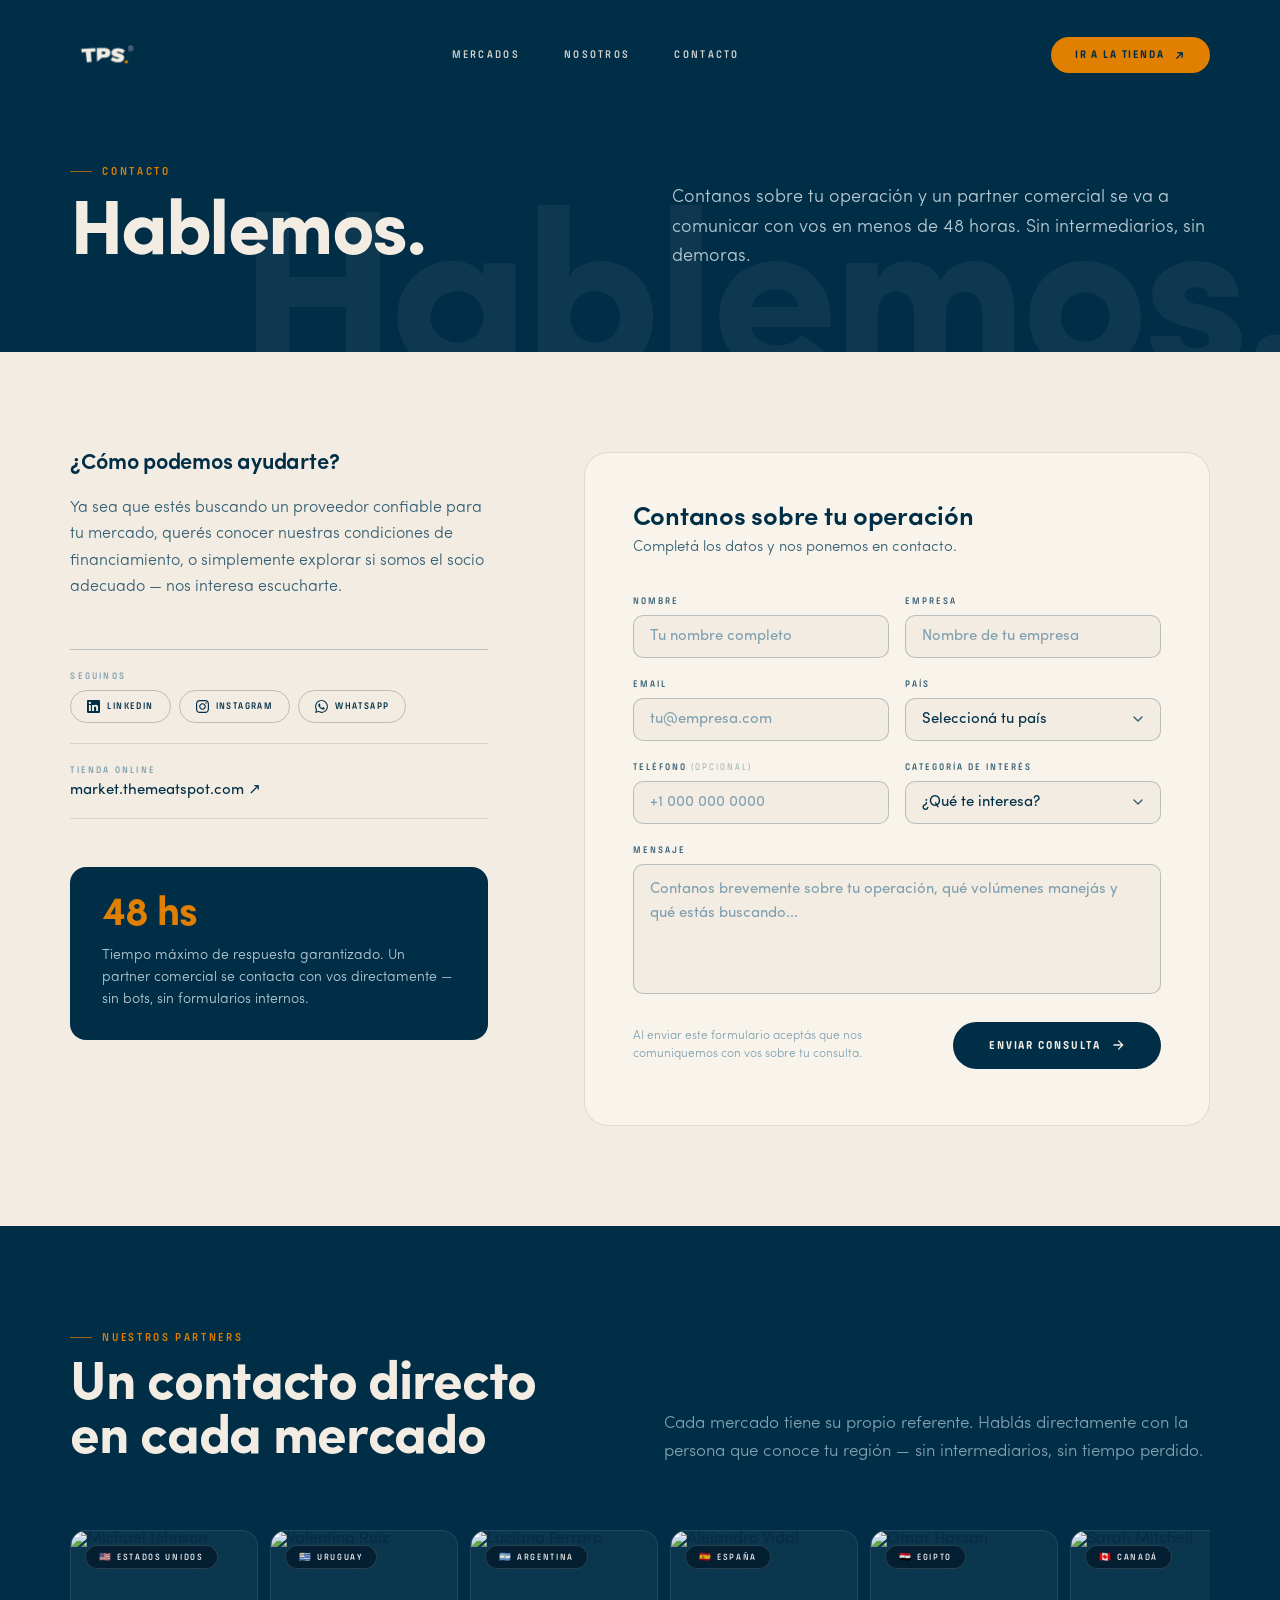
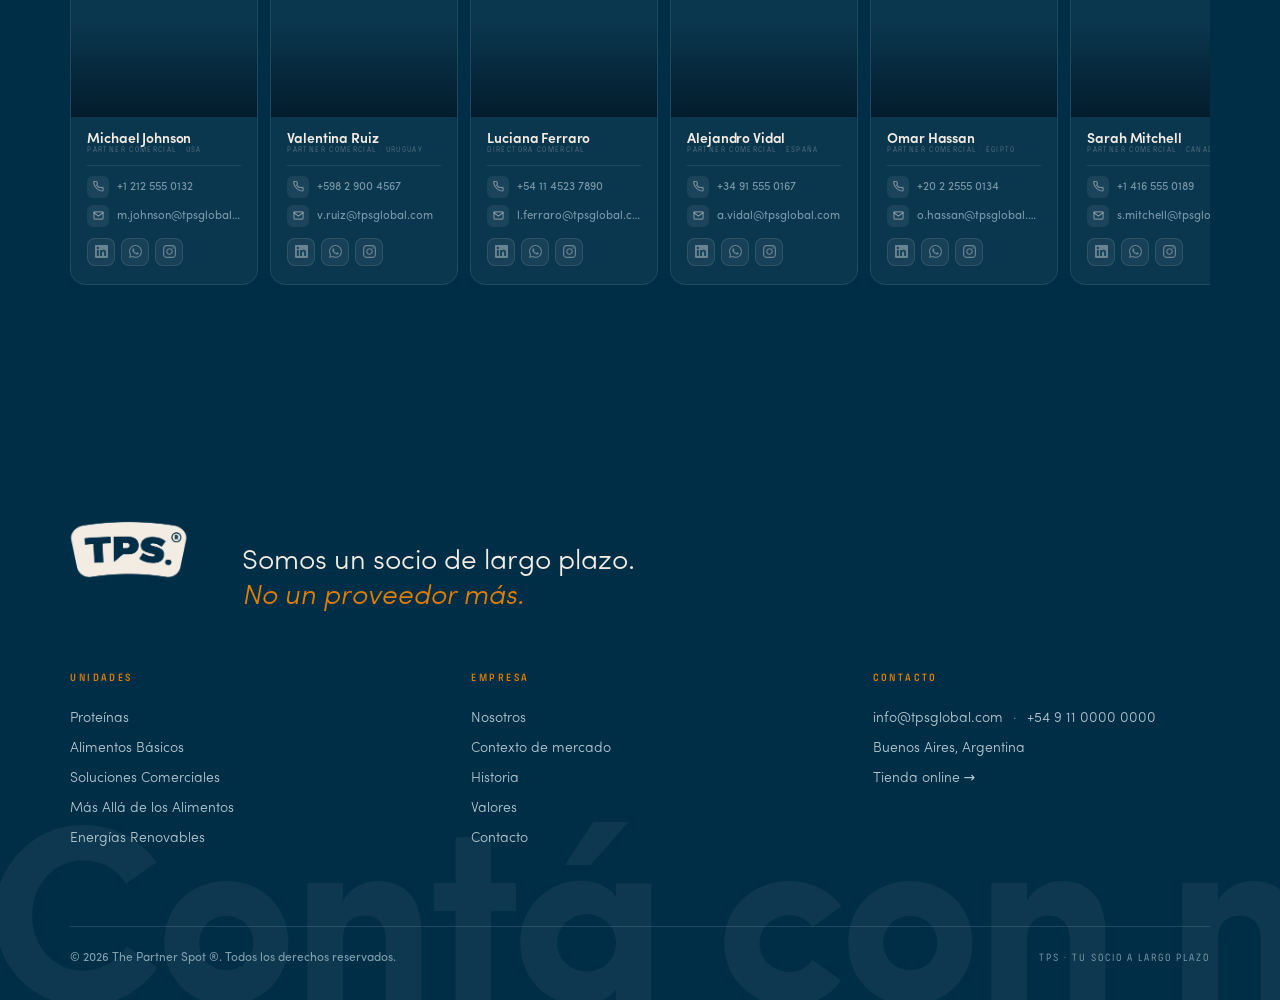
==== commit c11255d2: "Add files via upload" ====
--- a/contacto-v2.html
+++ b/contacto-v2.html
@@ -727,7 +727,7 @@
       <div>
         <div class="eyebrow" style="color:var(--tps-amber)">Contacto</div>
         <h1 class="contact-banner-title">
-          Hablemos<em>.</em>
+          Hablemos.
         </h1>
       </div>
       <p class="contact-banner-desc">
--- a/styles-v2.css
+++ b/styles-v2.css
@@ -248,7 +248,7 @@
 
 .cta-final-em {
   font-style: italic;
-  font-weight: 300;
+  font-weight: 700;
   color: var(--tps-naranja-terra);
 }
 
